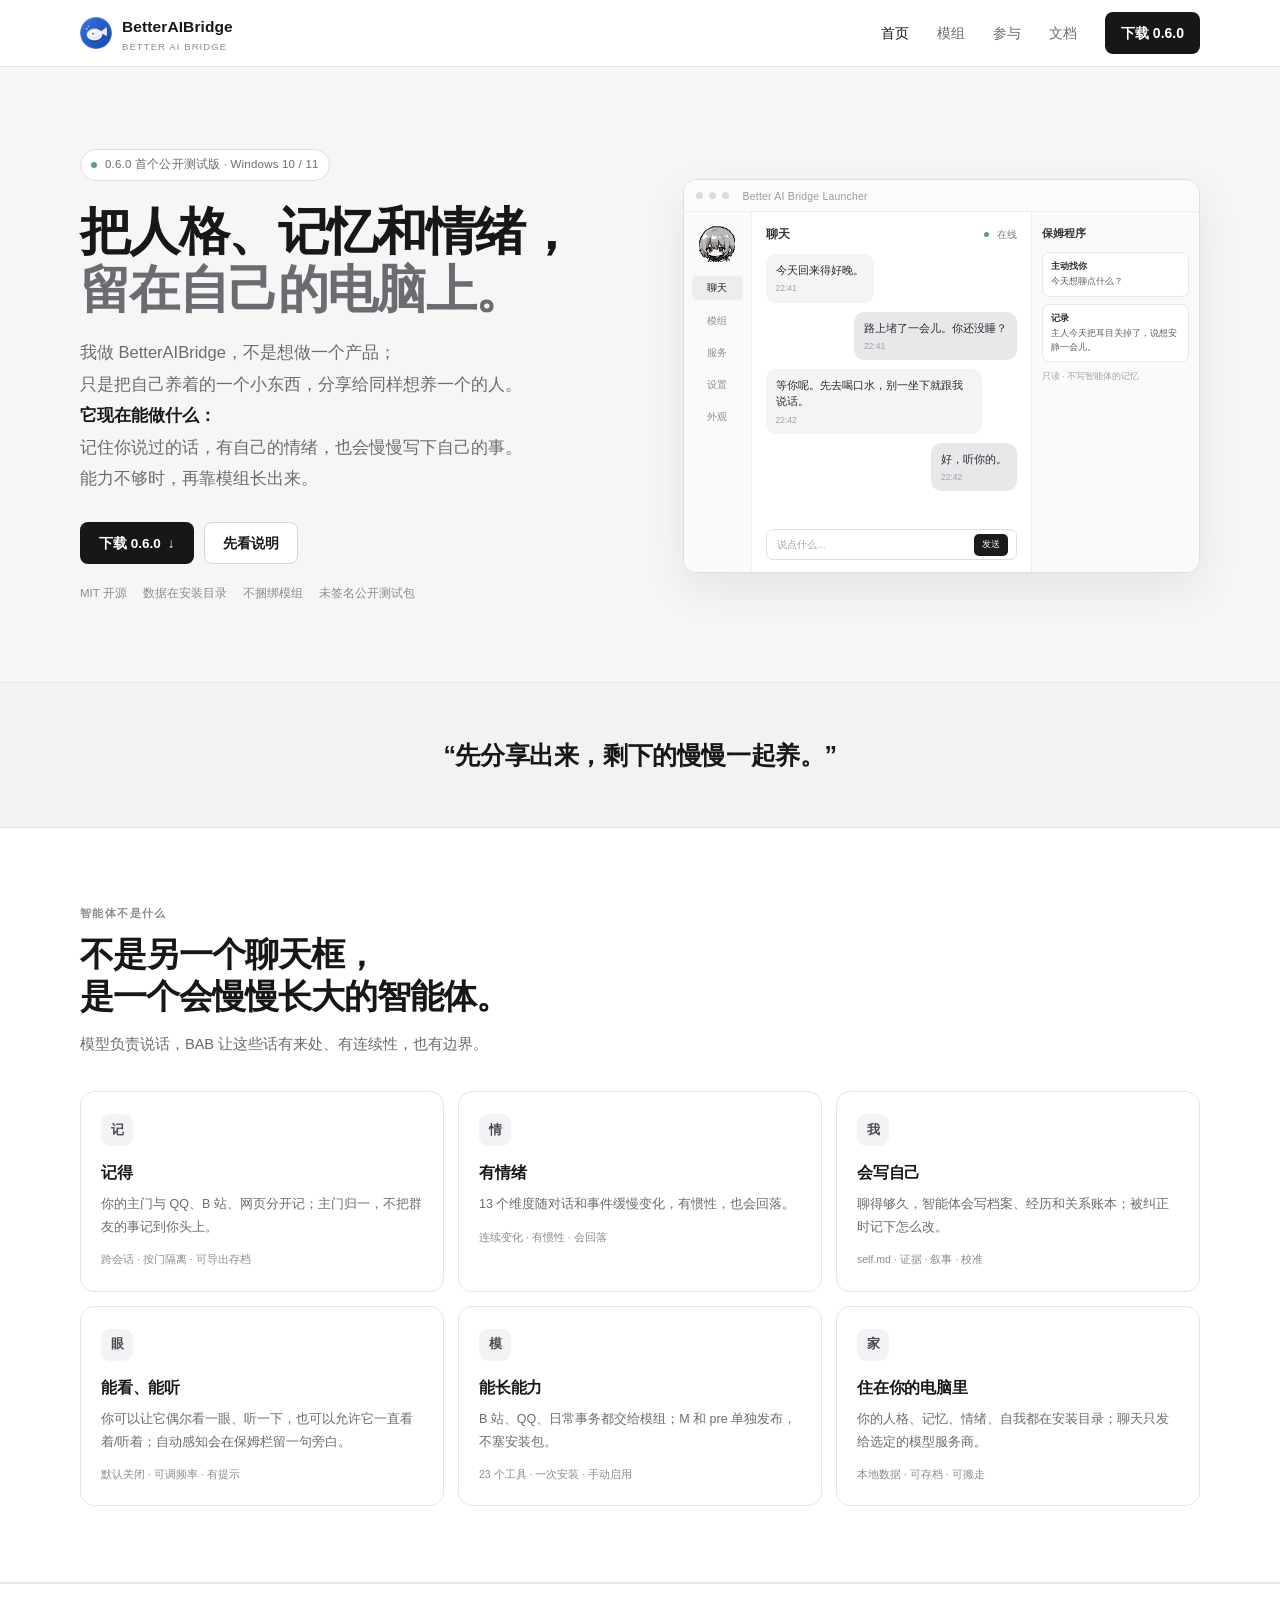
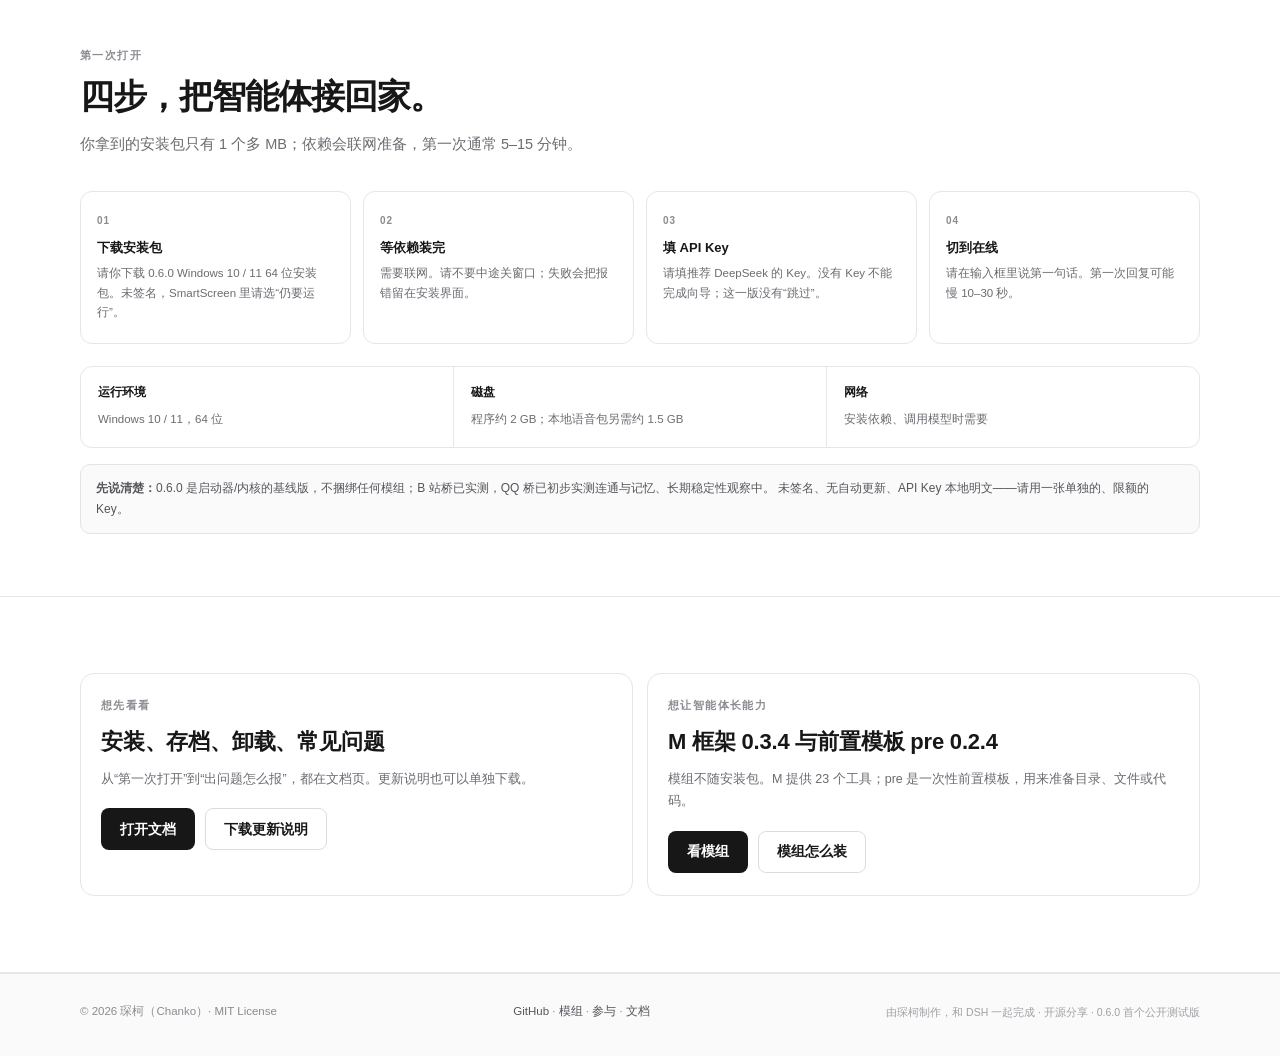
==== docs/index.html @ f43179f7 "release: 0.6.0 - check updates, module market" ====
<!doctype html>
<html lang="zh-CN">
<head>
  <meta charset="utf-8">
  <meta name="viewport" content="width=device-width, initial-scale=1">
  <title>BetterAIBridge —— 把人格、记忆和情绪，留在自己的电脑上</title>
  <meta name="description" content="BetterAIBridge 是一个 Windows 上的本地 AI 陪伴程序：智能体记得你说过的话，有自己的情绪，会慢慢写下关于自己的事；能力靠模组长出来。">
  <link rel="icon" href="assets/bab-64.png">
  <link rel="stylesheet" href="style.css">
</head>
<body>

<nav class="nav" aria-label="主导航">
  <div class="wrap nav-inner">
    <a class="brand" href="index.html">
      <img src="assets/bab-40.png" alt="">
      <span>BetterAIBridge<small>BETTER AI BRIDGE</small></span>
    </a>
    <div class="nav-links">
      <a href="index.html" aria-current="page">首页</a>
      <a href="modules.html">模组</a>
      <a href="developers.html">参与</a>
      <a href="docs.html">文档</a>
      <a class="nav-cta" href="https://github.com/Chanko-bab/BetterAIBridge/releases/latest">下载 0.6.0</a>
    </div>
  </div>
</nav>

<header class="hero">
  <div class="wrap hero-inner">
    <div>
      <span class="eyebrow"><span class="dot"></span> 0.6.0 首个公开测试版 · Windows 10 / 11</span>
      <h1>把人格、记忆和情绪，<br><span>留在自己的电脑上。</span></h1>
      <p class="lead">
        我做 BetterAIBridge，不是想做一个产品；<br>
        只是把自己养着的一个小东西，分享给同样想养一个的人。<br>
        <span class="lead-label">它现在能做什么：</span><br>
        记住你说过的话，有自己的情绪，也会慢慢写下自己的事。<br>
        能力不够时，再靠模组长出来。
      </p>
      <div class="cta-row">
        <a class="btn btn-primary" href="https://github.com/Chanko-bab/BetterAIBridge/releases/latest">
          下载 0.6.0 <span aria-hidden="true">↓</span>
        </a>
        <a class="btn btn-ghost" href="docs.html">先看说明</a>
      </div>
      <div class="hero-note">
        <span>MIT 开源</span>
        <span>数据在安装目录</span>
        <span>不捆绑模组</span>
        <span>未签名公开测试包</span>
      </div>
    </div>

    <div class="app-window" role="img" aria-label="BetterAIBridge 聊天界面示意图">
      <div class="win-bar">
        <span class="win-dot"></span><span class="win-dot"></span><span class="win-dot"></span>
        <span class="win-title">Better AI Bridge Launcher</span>
      </div>
      <div class="win-body">
        <aside class="win-side">
          <img class="win-avatar" src="assets/avatar-pixel-64.png" alt="">
          <div class="win-nav">
            <span class="on">聊天</span>
            <span>模组</span>
            <span>服务</span>
            <span>设置</span>
            <span>外观</span>
          </div>
        </aside>
        <div class="win-main">
          <div class="win-head">
            <span>聊天</span>
            <span class="win-status"><b></b> 在线</span>
          </div>
          <div class="chat-line left">
            <div class="bubble">今天回来得好晚。<span class="time">22:41</span></div>
          </div>
          <div class="chat-line right">
            <div class="bubble">路上堵了一会儿。你还没睡？<span class="time">22:41</span></div>
          </div>
          <div class="chat-line left">
            <div class="bubble">等你呢。先去喝口水，别一坐下就跟我说话。<span class="time">22:42</span></div>
          </div>
          <div class="chat-line right">
            <div class="bubble">好，听你的。<span class="time">22:42</span></div>
          </div>
          <div class="win-input">
            <span>说点什么…</span>
            <span class="send">发送</span>
          </div>
        </div>
        <aside class="win-nanny">
          <h4>保姆程序</h4>
          <div class="nanny-item"><b>主动找你</b>今天想聊点什么？</div>
          <div class="nanny-item"><b>记录</b>主人今天把耳目关掉了，说想安静一会儿。</div>
          <div class="nanny-muted">只读 · 不写智能体的记忆</div>
        </aside>
      </div>
    </div>
  </div>
</header>

<main>
  <section class="quote-band">
    <div class="wrap">
      <blockquote>“先分享出来，剩下的慢慢一起养。”</blockquote>
    </div>
  </section>

  <section class="section">
    <div class="wrap">
      <div class="section-head">
        <div class="kicker">智能体不是什么</div>
        <h2>不是另一个聊天框，<br>是一个会慢慢长大的智能体。</h2>
        <p>模型负责说话，BAB 让这些话有来处、有连续性，也有边界。</p>
      </div>

      <div class="grid-3">
        <article class="card">
          <div class="icon" aria-hidden="true">记</div>
          <h3>记得</h3>
          <p>你的主门与 QQ、B 站、网页分开记；主门归一，不把群友的事记到你头上。</p>
          <span class="tagline">跨会话 · 按门隔离 · 可导出存档</span>
        </article>
        <article class="card">
          <div class="icon" aria-hidden="true">情</div>
          <h3>有情绪</h3>
          <p>13 个维度随对话和事件缓慢变化，有惯性，也会回落。</p>
          <span class="tagline">连续变化 · 有惯性 · 会回落</span>
        </article>
        <article class="card">
          <div class="icon" aria-hidden="true">我</div>
          <h3>会写自己</h3>
          <p>聊得够久，智能体会写档案、经历和关系账本；被纠正时记下怎么改。</p>
          <span class="tagline">self.md · 证据 · 叙事 · 校准</span>
        </article>
        <article class="card">
          <div class="icon" aria-hidden="true">眼</div>
          <h3>能看、能听</h3>
          <p>你可以让它偶尔看一眼、听一下，也可以允许它一直看着/听着；自动感知会在保姆栏留一句旁白。</p>
          <span class="tagline">默认关闭 · 可调频率 · 有提示</span>
        </article>
        <article class="card">
          <div class="icon" aria-hidden="true">模</div>
          <h3>能长能力</h3>
          <p>B 站、QQ、日常事务都交给模组；M 和 pre 单独发布，不塞安装包。</p>
          <span class="tagline">23 个工具 · 一次安装 · 手动启用</span>
        </article>
        <article class="card">
          <div class="icon" aria-hidden="true">家</div>
          <h3>住在你的电脑里</h3>
          <p>你的人格、记忆、情绪、自我都在安装目录；聊天只发给选定的模型服务商。</p>
          <span class="tagline">本地数据 · 可存档 · 可搬走</span>
        </article>
      </div>
    </div>
  </section>

  <section class="section tight" style="background:#fff;border-top:1px solid var(--line);border-bottom:1px solid var(--line);">
    <div class="wrap">
      <div class="section-head">
        <div class="kicker">第一次打开</div>
        <h2>四步，把智能体接回家。</h2>
        <p>你拿到的安装包只有 1 个多 MB；依赖会联网准备，第一次通常 5–15 分钟。</p>
      </div>
      <div class="steps">
        <div class="step"><h3>下载安装包</h3><p>请你下载 0.6.0 Windows 10 / 11 64 位安装包。未签名，SmartScreen 里请选“仍要运行”。</p></div>
        <div class="step"><h3>等依赖装完</h3><p>需要联网。请不要中途关窗口；失败会把报错留在安装界面。</p></div>
        <div class="step"><h3>填 API Key</h3><p>请填推荐 DeepSeek 的 Key。没有 Key 不能完成向导；这一版没有“跳过”。</p></div>
        <div class="step"><h3>切到在线</h3><p>请在输入框里说第一句话。第一次回复可能慢 10–30 秒。</p></div>
      </div>

      <div class="specs" style="margin-top:22px;">
        <div class="spec"><b>运行环境</b><span>Windows 10 / 11，64 位</span></div>
        <div class="spec"><b>磁盘</b><span>程序约 2 GB；本地语音包另需约 1.5 GB</span></div>
        <div class="spec"><b>网络</b><span>安装依赖、调用模型时需要</span></div>
      </div>

      <div class="callout">
        <strong>先说清楚：</strong>0.6.0 是启动器/内核的基线版，不捆绑任何模组；B 站桥已实测，QQ 桥已初步实测连通与记忆、长期稳定性观察中。
        未签名、无自动更新、API Key 本地明文——请用一张单独的、限额的 Key。
      </div>
    </div>
  </section>

  <section class="section">
    <div class="wrap">
      <div class="grid-2">
        <article class="card">
          <div class="kicker">想先看看</div>
          <h3 style="font-size:22px;margin-top:8px;">安装、存档、卸载、常见问题</h3>
          <p>从“第一次打开”到“出问题怎么报”，都在文档页。更新说明也可以单独下载。</p>
          <div class="cta-row" style="margin-top:18px;">
            <a class="btn btn-primary" href="docs.html">打开文档</a>
            <a class="btn btn-line" href="https://github.com/Chanko-bab/BetterAIBridge/releases/latest">下载更新说明</a>
          </div>
        </article>
        <article class="card">
          <div class="kicker">想让智能体长能力</div>
          <h3 style="font-size:22px;margin-top:8px;">M 框架 0.3.4 与前置模板 pre 0.2.4</h3>
          <p>模组不随安装包。M 提供 23 个工具；pre 是一次性前置模板，用来准备目录、文件或代码。</p>
          <div class="cta-row" style="margin-top:18px;">
            <a class="btn btn-primary" href="modules.html">看模组</a>
            <a class="btn btn-line" href="docs.html#modules">模组怎么装</a>
          </div>
        </article>
      </div>
    </div>
  </section>
</main>

<footer class="footer">
  <div class="wrap footer-inner">
    <span>© 2026 琛柯（Chanko）· MIT License</span>
    <span>
      <a href="https://github.com/Chanko-bab/BetterAIBridge">GitHub</a> ·
      <a href="modules.html">模组</a> ·
      <a href="developers.html">参与</a> ·
      <a href="docs.html">文档</a>
    </span>
    <span class="fine">由琛柯制作，和 DSH 一起完成 · 开源分享 · 0.6.0 首个公开测试版</span>
  </div>
</footer>

</body>
</html>
---- docs/style.css ----
/* BetterAIBridge 项目站 —— 纯静态，无构建、无外部依赖 */
:root {
  --ink: #171717;
  --ink-soft: #333338;
  --muted: #6b6b72;
  --faint: #8b8b92;
  --line: #e6e6e9;
  --line-soft: #efeff1;
  --paper: #f6f6f7;
  --white: #ffffff;
  --blue: #2f6bff;
  --blue-weak: #eef3ff;
  --radius: 14px;
  --wrap: 1120px;
  --shadow: 0 16px 44px rgba(20, 20, 24, 0.08);
}

* { box-sizing: border-box; }
html { scroll-behavior: smooth; }
html, body { overflow-x: clip; }
body {
  margin: 0;
  color: var(--ink);
  background: var(--paper);
  font-family: "Segoe UI", "Microsoft YaHei", "PingFang SC", "Noto Sans SC", sans-serif;
  font-size: 15.5px;
  line-height: 1.72;
  -webkit-font-smoothing: antialiased;
}
img { max-width: 100%; display: block; }
a { color: var(--ink); text-decoration: none; }
a:hover { color: var(--blue); }
.wrap { width: min(var(--wrap), calc(100% - 48px)); margin: 0 auto; }

/* 顶部导航 */
.nav {
  position: sticky; top: 0; z-index: 50;
  background: rgba(255, 255, 255, 0.92);
  border-bottom: 1px solid var(--line);
  backdrop-filter: blur(12px);
}
.nav-inner {
  display: flex; align-items: center; justify-content: space-between;
  gap: 24px; height: 66px;
}
.brand {
  display: inline-flex; align-items: center; gap: 10px;
  color: var(--ink); font-weight: 700; letter-spacing: .1px;
  min-width: 0;
}
.brand img { width: 32px; height: 32px; border-radius: 8px; }
.brand small {
  display: block; font-size: 9.5px; font-weight: 500;
  color: var(--faint); letter-spacing: 1.1px; line-height: 1.2;
}
.nav-links { display: flex; align-items: center; gap: 28px; }
.nav-links a { color: var(--muted); font-size: 14px; }
.nav-links a:hover, .nav-links a[aria-current="page"] { color: var(--ink); }
.nav-cta {
  display: inline-flex; align-items: center; gap: 7px;
  padding: 9px 16px; border-radius: 8px;
  background: var(--ink); color: #fff !important;
  font-size: 13px; font-weight: 600;
}
.nav-cta:hover { background: #000; }

/* 首屏 */
.hero { background: var(--paper); border-bottom: 1px solid var(--line); }
.hero-inner {
  display: grid; grid-template-columns: 1.02fr .98fr;
  gap: 64px; align-items: center;
  padding: 82px 0 78px;
}
.hero-inner > *, .win-body > * { min-width: 0; }
.eyebrow {
  display: inline-flex; align-items: center; gap: 8px;
  padding: 5px 10px; border-radius: 999px;
  border: 1px solid #dedee2; background: #fff;
  color: var(--muted); font-size: 11.5px; letter-spacing: .2px;
}
.eyebrow .dot {
  width: 6px; height: 6px; border-radius: 50%;
  background: #54a37a;
}
h1 {
  margin: 22px 0 18px;
  max-width: 620px;
  font-size: clamp(36px, 4vw, 54px);
  line-height: 1.14; letter-spacing: -1.6px; font-weight: 700;
}
h1 span { color: var(--muted); }
.lead {
  margin: 0; max-width: 560px;
  color: var(--muted);
  font-size: 16.5px; line-height: 1.9;
  text-wrap: pretty;
}
.lead-label { color: var(--ink); font-weight: 700; }
.cta-row { display: flex; flex-wrap: wrap; gap: 10px; margin-top: 28px; }
.btn {
  display: inline-flex; align-items: center; justify-content: center; gap: 7px;
  min-height: 42px; padding: 0 18px; border-radius: 8px;
  border: 1px solid transparent; font-size: 13.5px; font-weight: 600;
  cursor: pointer; white-space: nowrap;
}
.btn-primary { background: var(--ink); color: #fff; }
.btn-primary:hover { background: #000; color: #fff; }
.btn-ghost { border-color: #d6d6da; background: #fff; color: var(--ink); }
.btn-ghost:hover { border-color: #bdbdc3; background: #fbfbfc; }
.hero-note {
  display: flex; flex-wrap: wrap; gap: 8px 16px;
  margin-top: 20px; color: var(--faint); font-size: 11.5px;
}
.hero-note span { display: inline-flex; align-items: center; gap: 6px; }
.hero-note i { width: 3px; height: 3px; border-radius: 50%; background: currentColor; }

/* 首屏里的应用窗口 */
.app-window {
  position: relative; width: 100%; min-width: 0;
  border-radius: 14px; overflow: hidden;
  background: #fff; border: 1px solid #dedee2;
  box-shadow: var(--shadow);
}
.win-bar {
  display: flex; align-items: center; gap: 6px;
  height: 32px; padding: 0 12px;
  background: #fbfbfc; border-bottom: 1px solid var(--line-soft);
}
.win-dot { width: 7px; height: 7px; border-radius: 50%; background: #dcdce0; }
.win-title { margin-left: 8px; color: #9a9aa1; font-size: 10.5px; letter-spacing: .2px; }
.win-body {
  display: grid; grid-template-columns: 68px minmax(0, 1fr) 168px;
  min-height: 360px; background: #fff;
}
.win-side { background: #fafafa; border-right: 1px solid var(--line-soft); padding: 12px 8px; }
.win-avatar { width: 36px; height: 36px; border-radius: 10px; margin: 2px auto 14px; }
.win-nav { display: grid; gap: 9px; color: #8c8c93; font-size: 10px; text-align: center; }
.win-nav span { padding: 3px 2px; border-radius: 5px; }
.win-nav .on { background: #ededf0; color: #202024; }
.win-main { padding: 12px 14px; display: flex; flex-direction: column; gap: 9px; }
.win-head {
  display: flex; align-items: center; justify-content: space-between;
  color: #333338; font-size: 12px; font-weight: 600;
}
.win-status { color: #7d7d84; font-size: 10px; font-weight: 500; }
.win-status b {
  display: inline-block; width: 5px; height: 5px; border-radius: 50%;
  background: #54a37a; margin-right: 5px; vertical-align: 1px;
}
.chat-line { display: flex; }
.chat-line.right { justify-content: flex-end; }
.bubble {
  max-width: 86%; padding: 8px 10px 7px;
  border-radius: 10px; background: #f4f4f5;
  color: #2a2a2e; font-size: 10.5px; line-height: 1.55;
}
.chat-line.right .bubble { background: #e8e8eb; }
.bubble .time { display: block; margin-top: 4px; color: #a0a0a7; font-size: 8.5px; }
.win-input {
  margin-top: auto; display: flex; align-items: center; justify-content: space-between;
  gap: 8px; min-height: 31px; padding: 0 8px 0 10px;
  border: 1px solid #dedee2; border-radius: 7px;
  color: #a0a0a7; font-size: 9.5px;
}
.win-input .send {
  padding: 3px 8px; border-radius: 5px;
  background: #1b1b1e; color: #fff; font-size: 9px;
}
.win-nanny { background: #fafafa; border-left: 1px solid var(--line-soft); padding: 12px 10px; }
.win-nanny h4 { margin: 0 0 9px; color: #333338; font-size: 10.5px; font-weight: 600; }
.nanny-item {
  padding: 7px 8px; margin-bottom: 7px;
  border: 1px solid #e8e8eb; border-radius: 7px;
  background: #fff; color: #5c5c63; font-size: 9px; line-height: 1.5;
}
.nanny-item b { display: block; margin-bottom: 2px; color: #2f2f33; font-weight: 600; }
.nanny-muted { color: #a2a2a8; font-size: 8.5px; }

/* 引语 */
.quote-band {
  padding: 52px 0;
  background: #f2f2f4; border-bottom: 1px solid var(--line);
}
.quote-band blockquote {
  max-width: 820px; margin: 0 auto; text-align: center;
  font-size: clamp(19px, 2.1vw, 25px); line-height: 1.6;
  letter-spacing: -.4px; font-weight: 600;
}
.quote-band small {
  display: block; margin-top: 12px; text-align: center;
  color: var(--faint); font-size: 11.5px; letter-spacing: .4px;
}

/* 通用区块 */
.section { padding: 76px 0; background: #fff; border-bottom: 1px solid var(--line); }
.section.tight { padding: 62px 0; }
.section-head { max-width: 700px; margin-bottom: 34px; }
.kicker {
  color: var(--faint); font-size: 11px; font-weight: 600;
  letter-spacing: 1.4px; text-transform: uppercase;
}
h2 {
  margin: 10px 0 14px;
  font-size: clamp(26px, 3vw, 34px);
  line-height: 1.25; letter-spacing: -1px; font-weight: 700;
}
.section-head p { margin: 0; color: var(--muted); font-size: 14.5px; }
.grid-3 { display: grid; grid-template-columns: repeat(3, 1fr); gap: 14px; }
.grid-2 { display: grid; grid-template-columns: repeat(2, 1fr); gap: 14px; }

/* 特性卡 */
.card {
  padding: 22px 20px;
  background: #fff; border: 1px solid var(--line);
  border-radius: var(--radius);
}
.card .icon {
  display: grid; place-items: center;
  width: 32px; height: 32px; margin-bottom: 14px;
  border-radius: 9px; background: #f3f3f5; color: #4a4a50;
  font-size: 13px; font-weight: 700;
}
.card h3 { margin: 0 0 7px; font-size: 15.5px; letter-spacing: -.2px; }
.card p { margin: 0; color: var(--muted); font-size: 12.5px; line-height: 1.8; }
.card .tagline { display: block; margin-top: 12px; color: var(--faint); font-size: 10.5px; }

/* 安装步骤 */
.steps { display: grid; grid-template-columns: repeat(4, 1fr); gap: 12px; counter-reset: step; }
.step {
  position: relative; padding: 20px 16px;
  background: #fff; border: 1px solid var(--line); border-radius: 12px;
}
.step::before {
  counter-increment: step; content: "0" counter(step);
  display: block; margin-bottom: 8px;
  color: var(--faint); font-size: 10px; font-weight: 700; letter-spacing: 1px;
}
.step h3 { margin: 0 0 5px; font-size: 13px; }
.step p { margin: 0; color: var(--muted); font-size: 11.5px; line-height: 1.7; }

/* 规格/提示 */
.specs {
  display: grid; grid-template-columns: repeat(3, 1fr); gap: 1px;
  overflow: hidden; border: 1px solid var(--line); border-radius: 12px;
  background: var(--line);
}
.spec { padding: 15px 17px; background: #fff; }
.spec b { display: block; margin-bottom: 3px; font-size: 12px; }
.spec span { color: var(--muted); font-size: 11.5px; }
.callout {
  margin-top: 16px; padding: 13px 15px; border-radius: 10px;
  border: 1px solid #e4e4e7; background: #fafafa;
  color: #55555c; font-size: 12px; line-height: 1.75;
}
.callout.red { border-color: #f0d6d6; background: #fdf7f7; color: #7a4545; }

/* 模组页 */
.page-hero {
  padding: 58px 0 44px;
  background: var(--paper); border-bottom: 1px solid var(--line);
}
.page-hero h1 { margin: 14px 0 12px; max-width: 760px; font-size: clamp(32px, 4vw, 46px); }
.page-hero p { max-width: 680px; margin: 0; color: var(--muted); font-size: 14.5px; }
.module-grid { display: grid; grid-template-columns: repeat(2, 1fr); gap: 14px; }
.module-card {
  display: flex; flex-direction: column;
  padding: 22px; background: #fff; border: 1px solid var(--line);
  border-radius: var(--radius);
}
.module-top { display: flex; align-items: flex-start; justify-content: space-between; gap: 12px; }
.module-card h3 { margin: 0 0 2px; font-size: 17px; letter-spacing: -.3px; }
.module-card .id { color: var(--faint); font-size: 10.5px; font-family: Consolas, monospace; }
.badge {
  flex: none; padding: 3px 8px; border-radius: 999px;
  font-size: 9.5px; font-weight: 600; letter-spacing: .2px;
}
.badge.ok { color: #2f6b4f; background: #eef7f1; }
.badge.beta { color: #8a5a00; background: #fff5e6; }
.badge.shelf { color: #6f6f76; background: #f1f1f3; }
.badge.pre { color: #2b4f9e; background: #eef3ff; }
.module-card p { margin: 11px 0 14px; color: var(--muted); font-size: 12.5px; }
.module-meta {
  display: flex; flex-wrap: wrap; gap: 7px 14px;
  padding: 11px 0; margin-top: auto; border-top: 1px solid var(--line-soft);
  color: var(--faint); font-size: 10.5px;
}
.module-actions { display: flex; gap: 8px; margin-top: 12px; }
.module-actions .btn { min-height: 34px; padding: 0 13px; font-size: 11.5px; border-radius: 7px; }
.btn-line { color: var(--ink); border-color: #dcdce0; background: #fff; }
.btn-line:hover { border-color: #c4c4c9; background: #fbfbfc; }

/* 文档页 */
.docs-layout {
  display: grid; grid-template-columns: 210px 1fr; gap: 44px;
  padding: 52px 0 84px; align-items: start;
}
.toc {
  position: sticky; top: 88px;
  padding: 16px; border: 1px solid var(--line); border-radius: 12px;
  background: #fff;
}
.toc b { display: block; margin-bottom: 8px; font-size: 10.5px; letter-spacing: 1.2px; color: var(--faint); }
.toc a {
  display: block; padding: 6px 0; color: #5c5c63;
  font-size: 12px; border-bottom: 1px dashed var(--line-soft);
}
.toc a:last-child { border-bottom: 0; }
.toc a:hover { color: var(--blue); }
.doc-body { min-width: 0; }
.doc-section {
  padding: 26px 28px; margin-bottom: 14px;
  background: #fff; border: 1px solid var(--line); border-radius: 12px;
  scroll-margin-top: 92px;
}
.doc-section h2 { margin: 0 0 12px; font-size: 21px; letter-spacing: -.4px; }
.doc-section h3 { margin: 20px 0 7px; font-size: 14px; }
.doc-section p, .doc-section li { color: #55555c; font-size: 13px; }
.doc-section ul, .doc-section ol { margin: 8px 0; padding-left: 20px; }
.doc-section li { margin: 5px 0; }
.doc-section code {
  padding: 1px 5px; border-radius: 4px;
  background: #f4f4f5; color: #333338;
  font-family: Consolas, "SFMono-Regular", monospace; font-size: 11.5px;
}
.doc-section pre {
  overflow: auto; padding: 13px 15px; border-radius: 8px;
  border: 1px solid var(--line-soft); background: #fafafa;
  color: #3a3a40; font-size: 11.5px; line-height: 1.7;
}
.doc-section pre code { background: transparent; color: inherit; padding: 0; }

/* 开发者页 */
.dev-grid { display: grid; grid-template-columns: 1fr 1fr; gap: 14px; }
.dev-card {
  padding: 22px 22px 20px; background: #fff;
  border: 1px solid var(--line); border-radius: 12px;
}
.dev-card h3 { margin: 0 0 8px; font-size: 16px; letter-spacing: -.2px; }
.dev-card p { margin: 0; color: #55555c; font-size: 13px; line-height: 1.85; }
.dev-card ol, .dev-card ul { margin: 8px 0 0; padding-left: 18px; color: #55555c; font-size: 12.5px; line-height: 1.8; }
.dev-num { display: inline-block; margin-bottom: 10px; color: var(--faint); font-size: 11px; font-weight: 700; letter-spacing: 1.2px; }
.dev-badge {
  display: inline-flex; align-items: center; gap: 5px;
  padding: 3px 8px; border-radius: 999px;
  background: #f1f1f3; color: #3d3d43; font-size: 11px; font-weight: 600;
}
.dev-badge.anon { color: #77777e; border: 1px dashed #d7d7db; background: transparent; }
.identity-row { display: flex; flex-wrap: wrap; gap: 8px; margin: 10px 0 8px; }
.table-wrap { overflow-x: auto; border: 1px solid var(--line); border-radius: 12px; background: #fff; }
.rights { width: 100%; border-collapse: collapse; min-width: 620px; }
.rights th, .rights td { padding: 12px 14px; border-bottom: 1px solid var(--line-soft); text-align: left; font-size: 12.5px; color: #55555c; vertical-align: top; }
.rights th { color: var(--faint); font-size: 10.5px; font-weight: 600; letter-spacing: .8px; background: #fbfbfc; }
.rights tr:last-child td { border-bottom: 0; }
.rights td:first-child { color: var(--ink); font-weight: 600; }
.dev-note { margin-top: 12px; color: var(--faint); font-size: 11.5px; line-height: 1.8; }

/* 页脚 */
.footer {
  padding: 28px 0 34px; color: var(--faint);
  background: #fafafa; border-top: 1px solid var(--line);
}
.footer-inner {
  display: flex; flex-wrap: wrap; align-items: center; justify-content: space-between;
  gap: 12px; font-size: 11.5px;
}
.footer a { color: #55555c; }
.footer a:hover { color: var(--ink); }
.footer .fine { color: #a0a0a7; font-size: 10.5px; }

/* 小屏 */
@media (max-width: 980px) {
  .hero-inner { grid-template-columns: 1fr; gap: 38px; padding: 62px 0 66px; }
  .app-window { max-width: 640px; }
  .grid-3 { grid-template-columns: 1fr 1fr; }
  .steps { grid-template-columns: 1fr 1fr; }
  .module-grid { grid-template-columns: 1fr; }
  .dev-grid { grid-template-columns: 1fr; }
  .docs-layout { grid-template-columns: 1fr; gap: 20px; }
  .toc { position: static; display: grid; grid-template-columns: 1fr 1fr; gap: 0 16px; }
  .toc b { grid-column: 1 / -1; }
}
@media (max-width: 680px) {
  .wrap { width: calc(100% - 32px); }
  .nav-inner { gap: 12px; height: 62px; }
  .nav-links { gap: 8px; }
  .nav-links a:not(.nav-cta) { display: none; }
  .nav-cta { padding: 8px 12px; font-size: 12px; }
  .brand { gap: 8px; }
  .brand span { font-size: 14px; overflow: hidden; text-overflow: ellipsis; white-space: nowrap; }
  .brand small { font-size: 9.5px; letter-spacing: .8px; }
  .hero-inner { padding: 46px 0 52px; }
  h1 { font-size: clamp(32px, 8.6vw, 40px); letter-spacing: -1.1px; }
  .lead { font-size: 15px; }
  .grid-3, .grid-2, .steps, .specs { grid-template-columns: 1fr; }
  .module-actions { flex-wrap: wrap; }
  .doc-section { padding: 20px 18px; }
  .win-body { grid-template-columns: 56px minmax(0, 1fr); }
  .win-nanny { display: none; }
  .section { padding: 54px 0; }
}
@media (prefers-reduced-motion: reduce) {
  html { scroll-behavior: auto; }
  .btn { transition: none; }
}
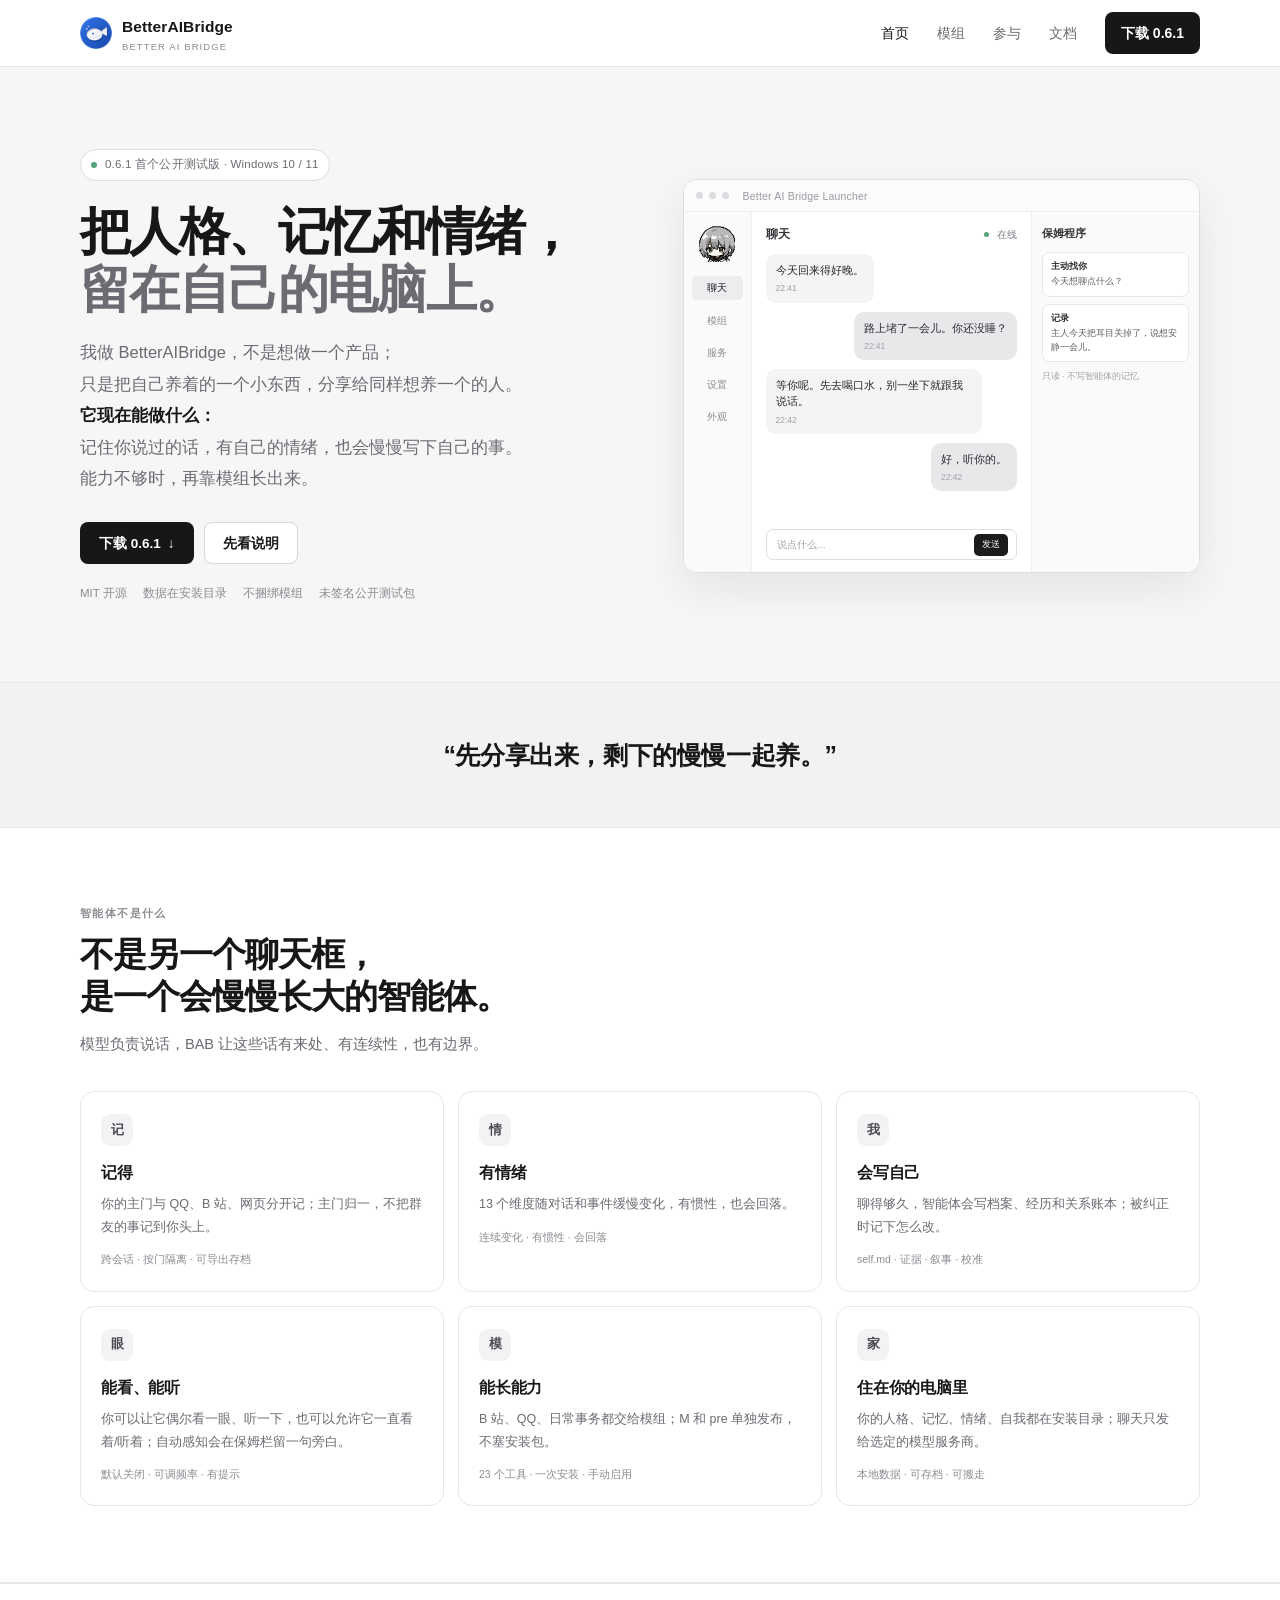
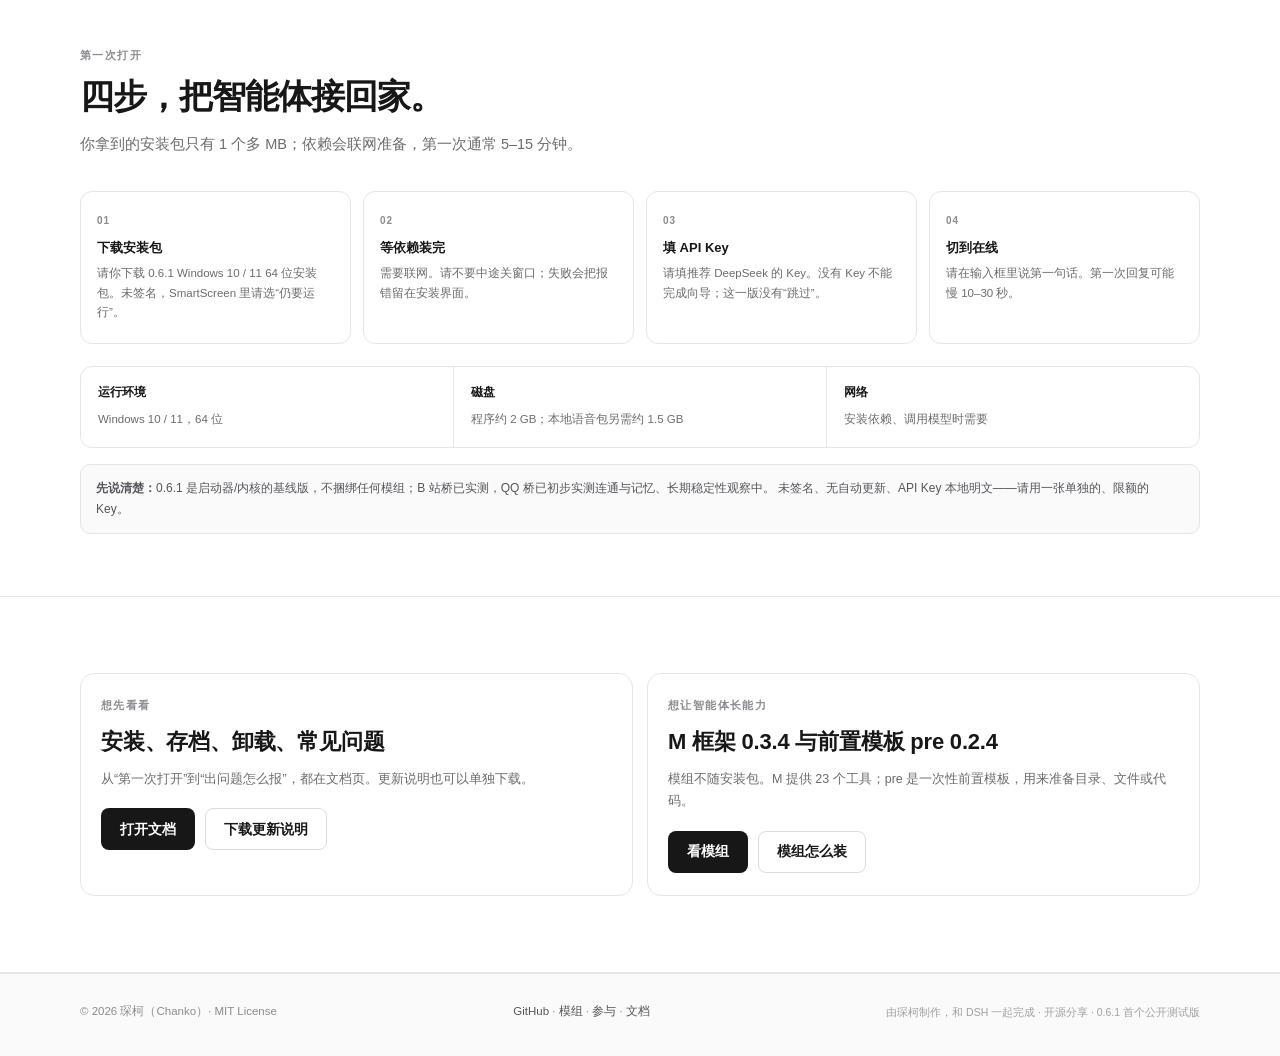
==== commit 303f8857: "release: 0.6.1 - calm value remake, archive migration, site 0.6.1" ====
--- a/docs/index.html
+++ b/docs/index.html
@@ -21,7 +21,7 @@
       <a href="modules.html">模组</a>
       <a href="developers.html">参与</a>
       <a href="docs.html">文档</a>
-      <a class="nav-cta" href="https://github.com/Chanko-bab/BetterAIBridge/releases/latest">下载 0.6.0</a>
+      <a class="nav-cta" href="https://github.com/Chanko-bab/BetterAIBridge/releases/latest">下载 0.6.1</a>
     </div>
   </div>
 </nav>
@@ -29,7 +29,7 @@
 <header class="hero">
   <div class="wrap hero-inner">
     <div>
-      <span class="eyebrow"><span class="dot"></span> 0.6.0 首个公开测试版 · Windows 10 / 11</span>
+      <span class="eyebrow"><span class="dot"></span> 0.6.1 首个公开测试版 · Windows 10 / 11</span>
       <h1>把人格、记忆和情绪，<br><span>留在自己的电脑上。</span></h1>
       <p class="lead">
         我做 BetterAIBridge，不是想做一个产品；<br>
@@ -40,7 +40,7 @@
       </p>
       <div class="cta-row">
         <a class="btn btn-primary" href="https://github.com/Chanko-bab/BetterAIBridge/releases/latest">
-          下载 0.6.0 <span aria-hidden="true">↓</span>
+          下载 0.6.1 <span aria-hidden="true">↓</span>
         </a>
         <a class="btn btn-ghost" href="docs.html">先看说明</a>
       </div>
@@ -165,7 +165,7 @@
         <p>你拿到的安装包只有 1 个多 MB；依赖会联网准备，第一次通常 5–15 分钟。</p>
       </div>
       <div class="steps">
-        <div class="step"><h3>下载安装包</h3><p>请你下载 0.6.0 Windows 10 / 11 64 位安装包。未签名，SmartScreen 里请选“仍要运行”。</p></div>
+        <div class="step"><h3>下载安装包</h3><p>请你下载 0.6.1 Windows 10 / 11 64 位安装包。未签名，SmartScreen 里请选“仍要运行”。</p></div>
         <div class="step"><h3>等依赖装完</h3><p>需要联网。请不要中途关窗口；失败会把报错留在安装界面。</p></div>
         <div class="step"><h3>填 API Key</h3><p>请填推荐 DeepSeek 的 Key。没有 Key 不能完成向导；这一版没有“跳过”。</p></div>
         <div class="step"><h3>切到在线</h3><p>请在输入框里说第一句话。第一次回复可能慢 10–30 秒。</p></div>
@@ -178,7 +178,7 @@
       </div>
 
       <div class="callout">
-        <strong>先说清楚：</strong>0.6.0 是启动器/内核的基线版，不捆绑任何模组；B 站桥已实测，QQ 桥已初步实测连通与记忆、长期稳定性观察中。
+        <strong>先说清楚：</strong>0.6.1 是启动器/内核的基线版，不捆绑任何模组；B 站桥已实测，QQ 桥已初步实测连通与记忆、长期稳定性观察中。
         未签名、无自动更新、API Key 本地明文——请用一张单独的、限额的 Key。
       </div>
     </div>
@@ -219,7 +219,7 @@
       <a href="developers.html">参与</a> ·
       <a href="docs.html">文档</a>
     </span>
-    <span class="fine">由琛柯制作，和 DSH 一起完成 · 开源分享 · 0.6.0 首个公开测试版</span>
+    <span class="fine">由琛柯制作，和 DSH 一起完成 · 开源分享 · 0.6.1 首个公开测试版</span>
   </div>
 </footer>
 
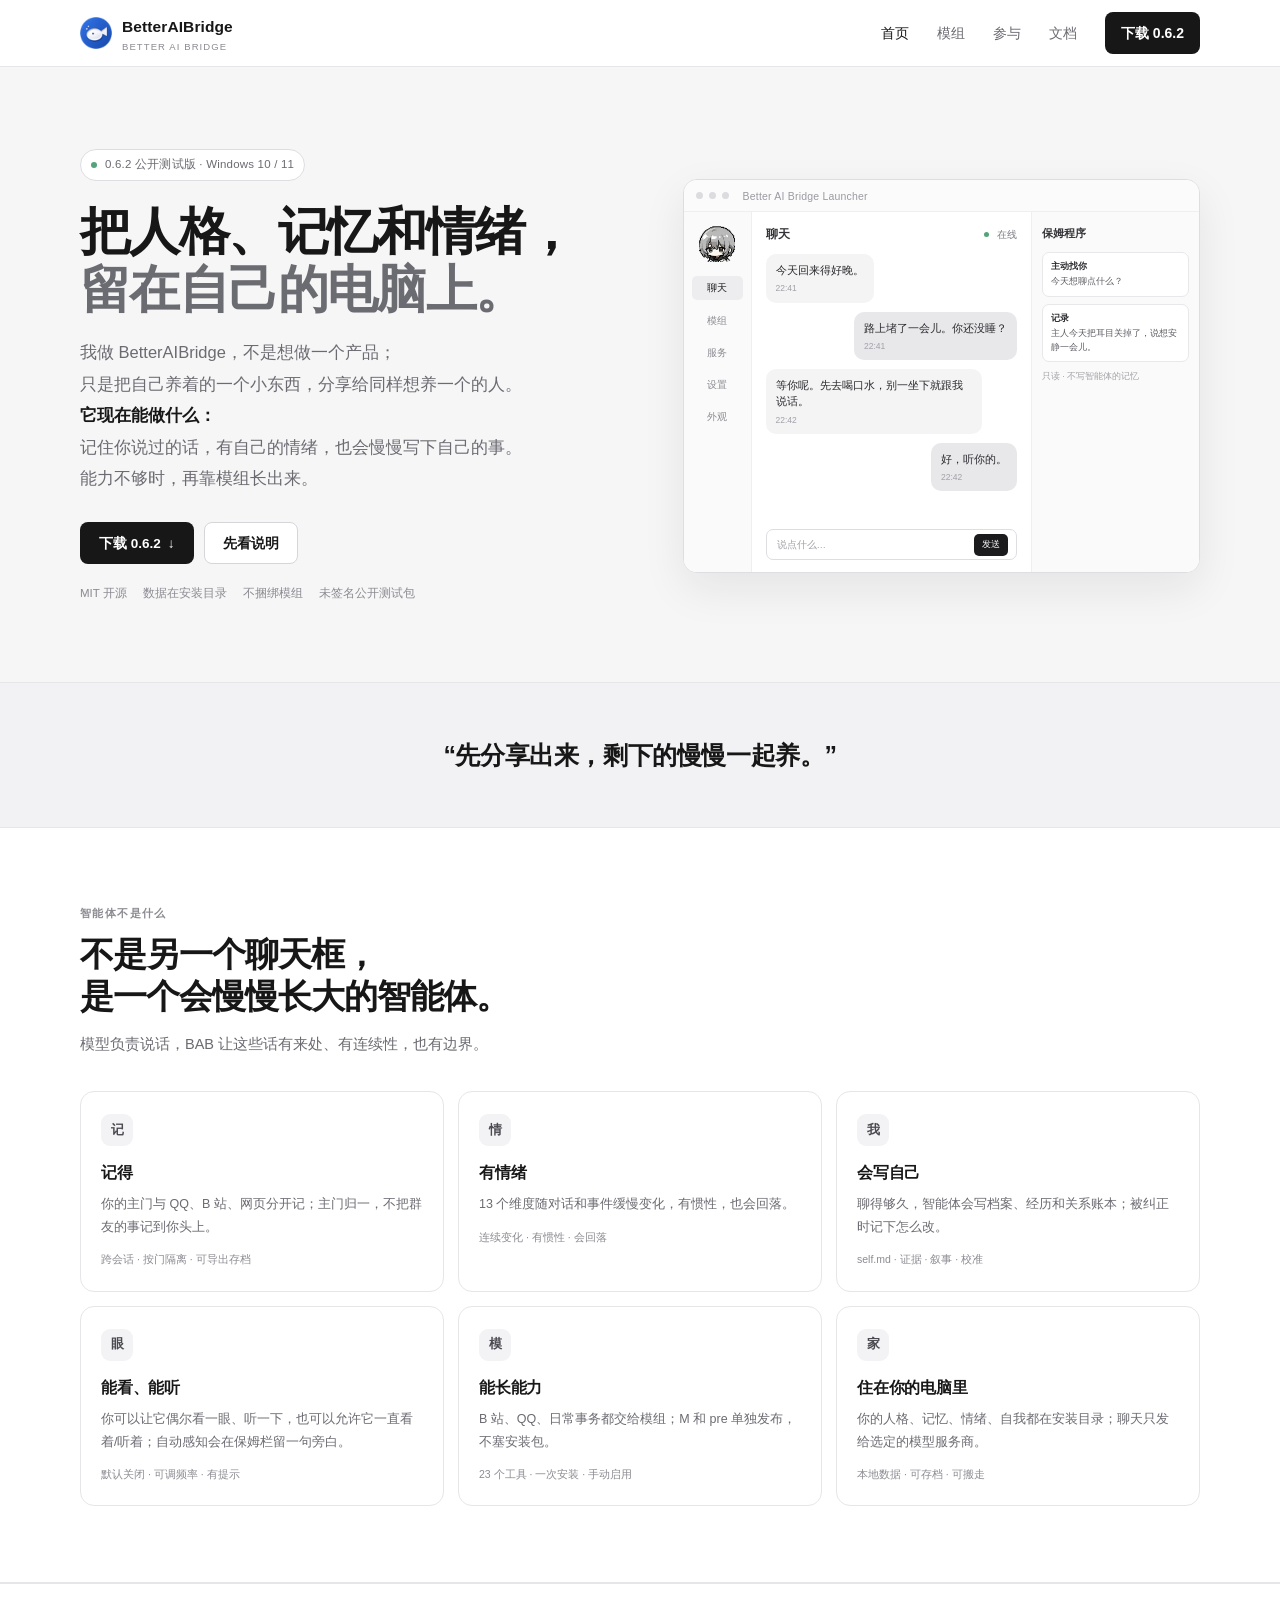
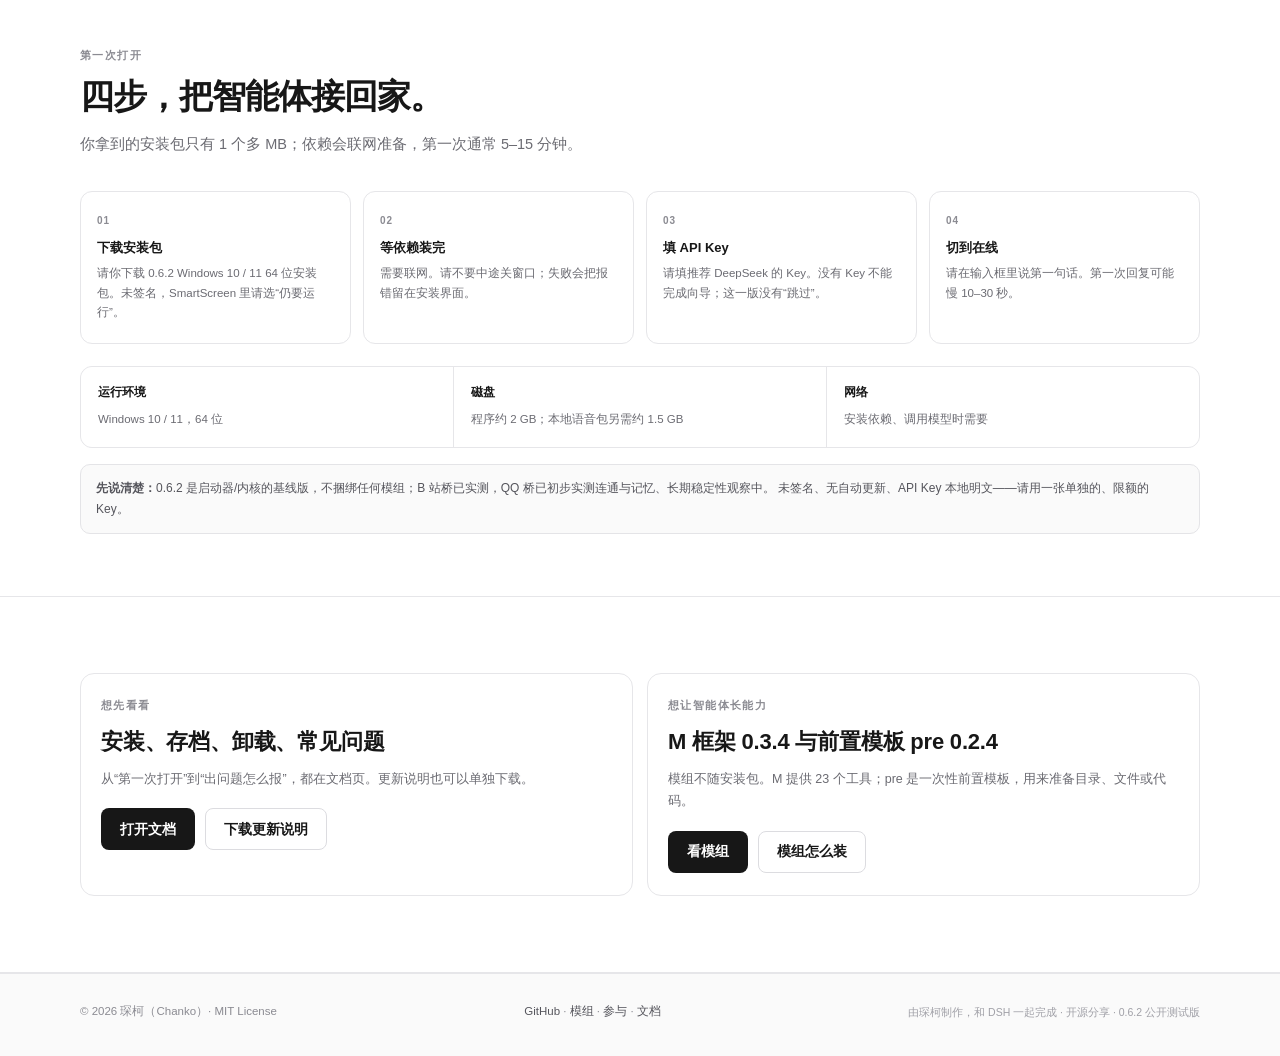
==== commit 600927a7: "release: 0.6.2 - python update helper, launcher naming and install dir hint" ====
--- a/docs/index.html
+++ b/docs/index.html
@@ -21,7 +21,7 @@
       <a href="modules.html">模组</a>
       <a href="developers.html">参与</a>
       <a href="docs.html">文档</a>
-      <a class="nav-cta" href="https://github.com/Chanko-bab/BetterAIBridge/releases/latest">下载 0.6.1</a>
+      <a class="nav-cta" href="https://github.com/Chanko-bab/BetterAIBridge/releases/latest">下载 0.6.2</a>
     </div>
   </div>
 </nav>
@@ -29,7 +29,7 @@
 <header class="hero">
   <div class="wrap hero-inner">
     <div>
-      <span class="eyebrow"><span class="dot"></span> 0.6.1 首个公开测试版 · Windows 10 / 11</span>
+      <span class="eyebrow"><span class="dot"></span> 0.6.2 公开测试版 · Windows 10 / 11</span>
       <h1>把人格、记忆和情绪，<br><span>留在自己的电脑上。</span></h1>
       <p class="lead">
         我做 BetterAIBridge，不是想做一个产品；<br>
@@ -40,7 +40,7 @@
       </p>
       <div class="cta-row">
         <a class="btn btn-primary" href="https://github.com/Chanko-bab/BetterAIBridge/releases/latest">
-          下载 0.6.1 <span aria-hidden="true">↓</span>
+          下载 0.6.2 <span aria-hidden="true">↓</span>
         </a>
         <a class="btn btn-ghost" href="docs.html">先看说明</a>
       </div>
@@ -165,7 +165,7 @@
         <p>你拿到的安装包只有 1 个多 MB；依赖会联网准备，第一次通常 5–15 分钟。</p>
       </div>
       <div class="steps">
-        <div class="step"><h3>下载安装包</h3><p>请你下载 0.6.1 Windows 10 / 11 64 位安装包。未签名，SmartScreen 里请选“仍要运行”。</p></div>
+        <div class="step"><h3>下载安装包</h3><p>请你下载 0.6.2 Windows 10 / 11 64 位安装包。未签名，SmartScreen 里请选“仍要运行”。</p></div>
         <div class="step"><h3>等依赖装完</h3><p>需要联网。请不要中途关窗口；失败会把报错留在安装界面。</p></div>
         <div class="step"><h3>填 API Key</h3><p>请填推荐 DeepSeek 的 Key。没有 Key 不能完成向导；这一版没有“跳过”。</p></div>
         <div class="step"><h3>切到在线</h3><p>请在输入框里说第一句话。第一次回复可能慢 10–30 秒。</p></div>
@@ -178,7 +178,7 @@
       </div>
 
       <div class="callout">
-        <strong>先说清楚：</strong>0.6.1 是启动器/内核的基线版，不捆绑任何模组；B 站桥已实测，QQ 桥已初步实测连通与记忆、长期稳定性观察中。
+        <strong>先说清楚：</strong>0.6.2 是启动器/内核的基线版，不捆绑任何模组；B 站桥已实测，QQ 桥已初步实测连通与记忆、长期稳定性观察中。
         未签名、无自动更新、API Key 本地明文——请用一张单独的、限额的 Key。
       </div>
     </div>
@@ -219,7 +219,7 @@
       <a href="developers.html">参与</a> ·
       <a href="docs.html">文档</a>
     </span>
-    <span class="fine">由琛柯制作，和 DSH 一起完成 · 开源分享 · 0.6.1 首个公开测试版</span>
+    <span class="fine">由琛柯制作，和 DSH 一起完成 · 开源分享 · 0.6.2 公开测试版</span>
   </div>
 </footer>
 
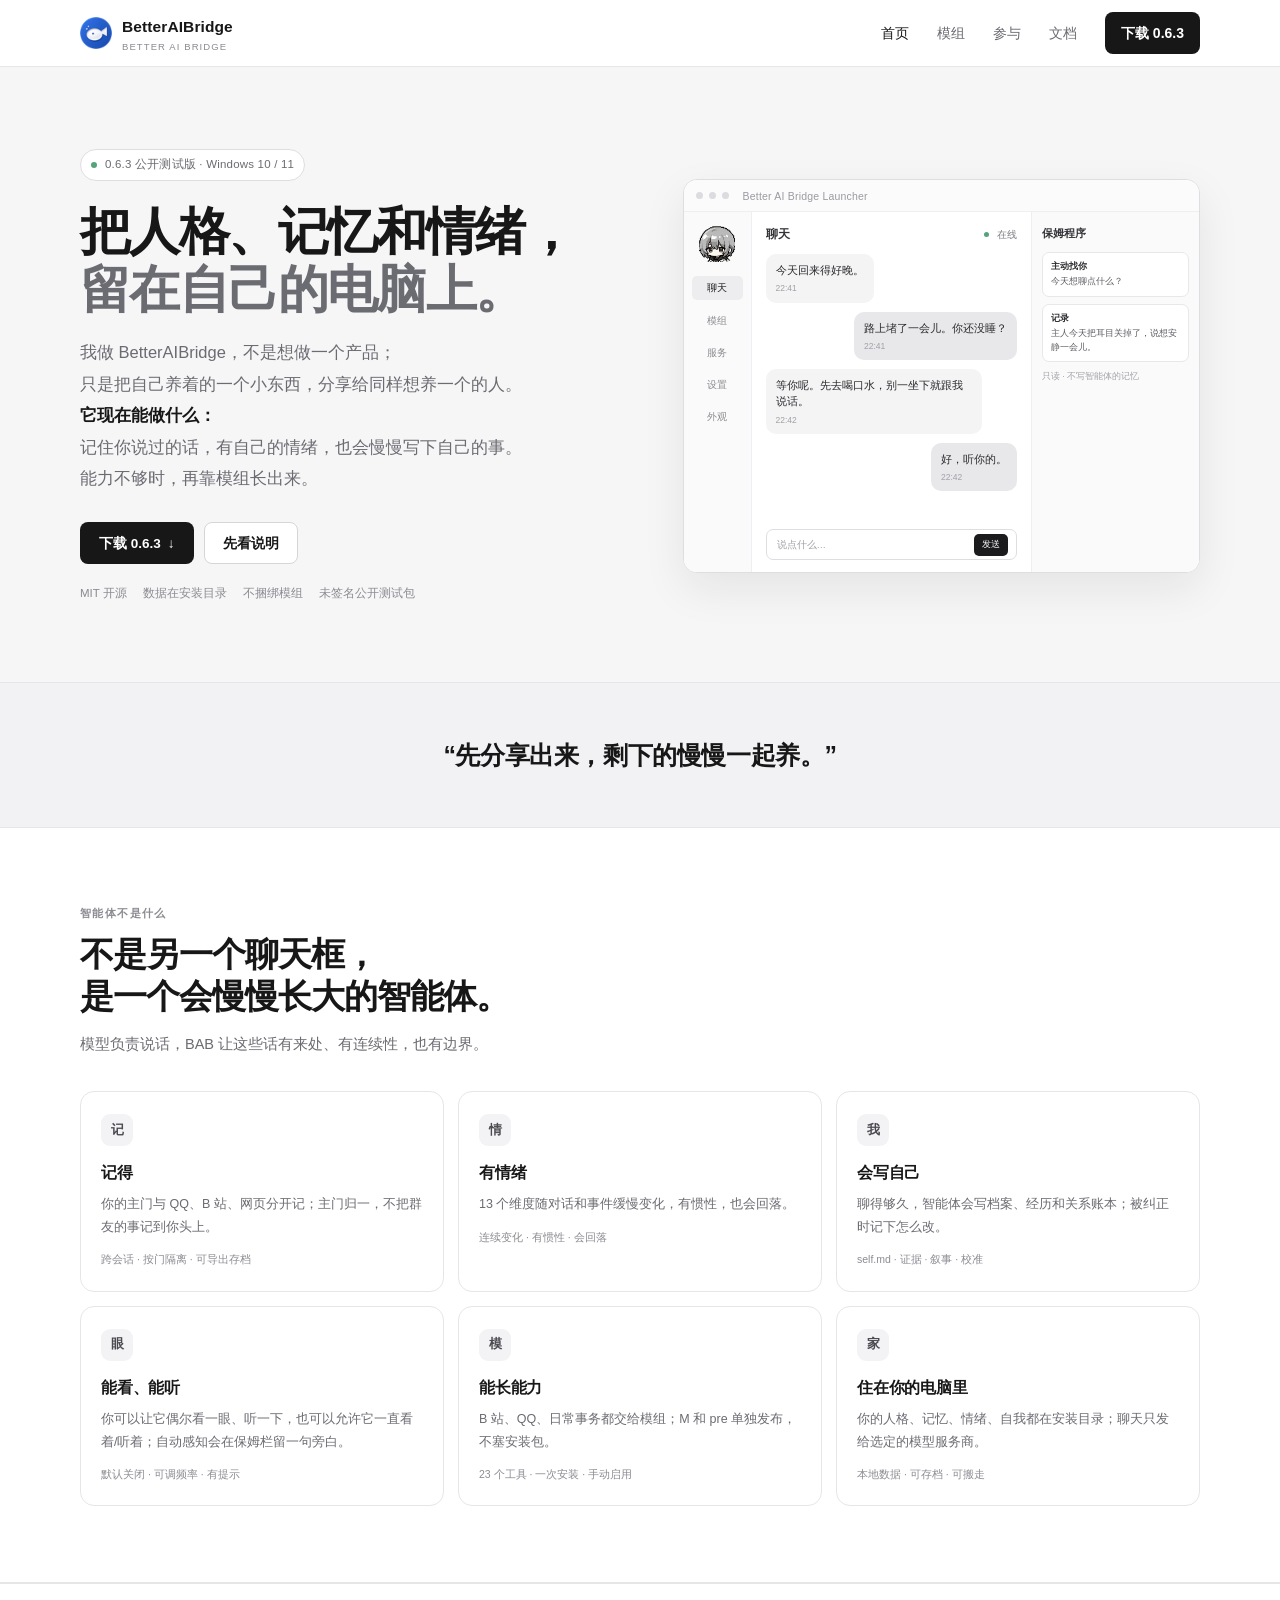
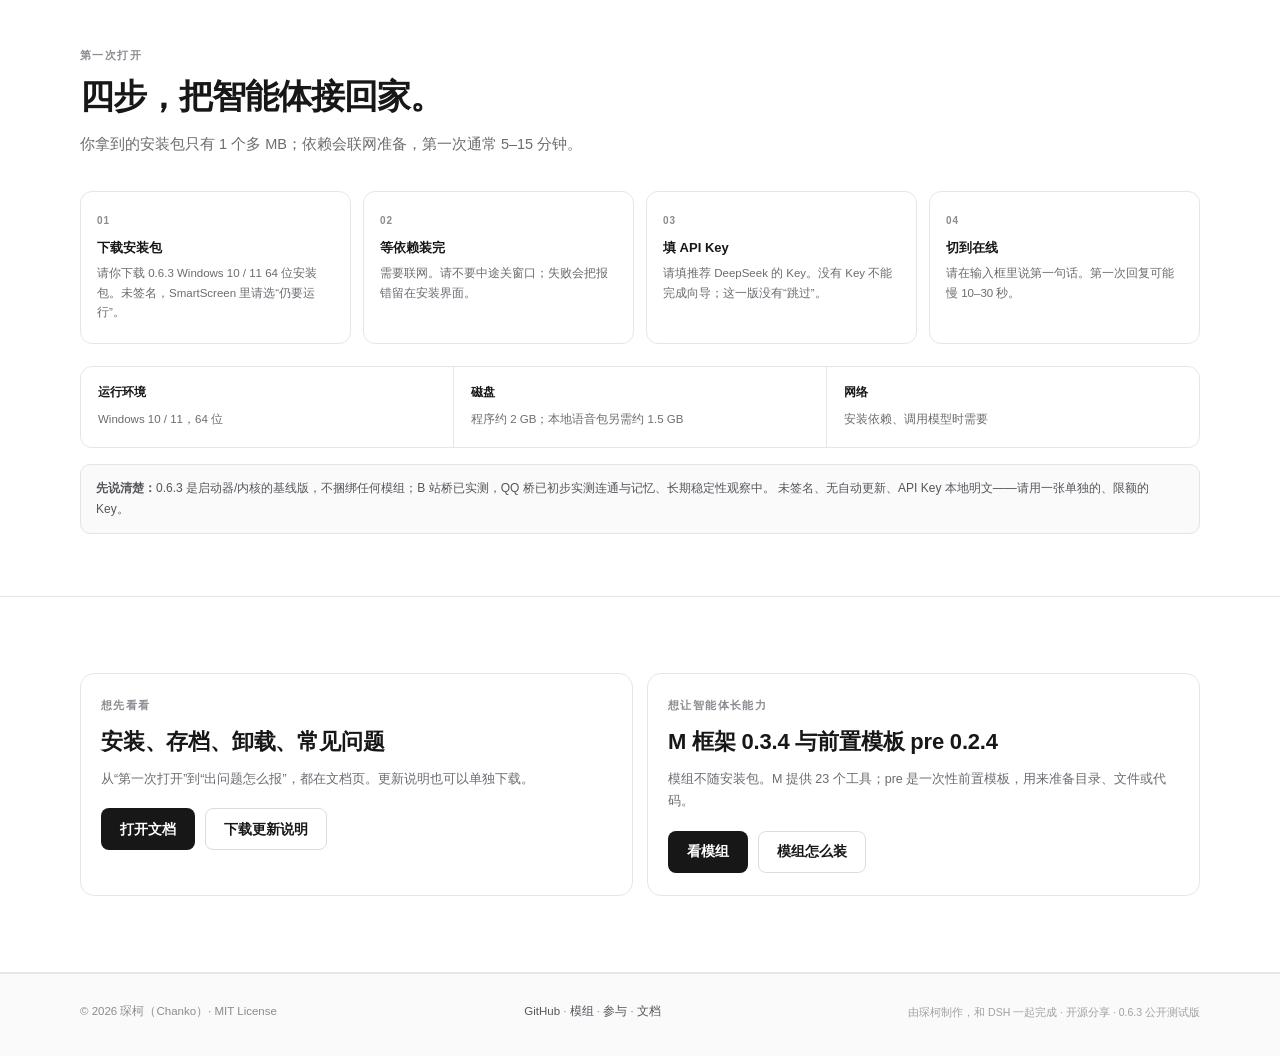
==== commit 0ad2634a: "release: 0.6.3 - shortcut policy: current stable, old installs versioned" ====
--- a/docs/index.html
+++ b/docs/index.html
@@ -21,7 +21,7 @@
       <a href="modules.html">模组</a>
       <a href="developers.html">参与</a>
       <a href="docs.html">文档</a>
-      <a class="nav-cta" href="https://github.com/Chanko-bab/BetterAIBridge/releases/latest">下载 0.6.2</a>
+      <a class="nav-cta" href="https://github.com/Chanko-bab/BetterAIBridge/releases/latest">下载 0.6.3</a>
     </div>
   </div>
 </nav>
@@ -29,7 +29,7 @@
 <header class="hero">
   <div class="wrap hero-inner">
     <div>
-      <span class="eyebrow"><span class="dot"></span> 0.6.2 公开测试版 · Windows 10 / 11</span>
+      <span class="eyebrow"><span class="dot"></span> 0.6.3 公开测试版 · Windows 10 / 11</span>
       <h1>把人格、记忆和情绪，<br><span>留在自己的电脑上。</span></h1>
       <p class="lead">
         我做 BetterAIBridge，不是想做一个产品；<br>
@@ -40,7 +40,7 @@
       </p>
       <div class="cta-row">
         <a class="btn btn-primary" href="https://github.com/Chanko-bab/BetterAIBridge/releases/latest">
-          下载 0.6.2 <span aria-hidden="true">↓</span>
+          下载 0.6.3 <span aria-hidden="true">↓</span>
         </a>
         <a class="btn btn-ghost" href="docs.html">先看说明</a>
       </div>
@@ -165,7 +165,7 @@
         <p>你拿到的安装包只有 1 个多 MB；依赖会联网准备，第一次通常 5–15 分钟。</p>
       </div>
       <div class="steps">
-        <div class="step"><h3>下载安装包</h3><p>请你下载 0.6.2 Windows 10 / 11 64 位安装包。未签名，SmartScreen 里请选“仍要运行”。</p></div>
+        <div class="step"><h3>下载安装包</h3><p>请你下载 0.6.3 Windows 10 / 11 64 位安装包。未签名，SmartScreen 里请选“仍要运行”。</p></div>
         <div class="step"><h3>等依赖装完</h3><p>需要联网。请不要中途关窗口；失败会把报错留在安装界面。</p></div>
         <div class="step"><h3>填 API Key</h3><p>请填推荐 DeepSeek 的 Key。没有 Key 不能完成向导；这一版没有“跳过”。</p></div>
         <div class="step"><h3>切到在线</h3><p>请在输入框里说第一句话。第一次回复可能慢 10–30 秒。</p></div>
@@ -178,7 +178,7 @@
       </div>
 
       <div class="callout">
-        <strong>先说清楚：</strong>0.6.2 是启动器/内核的基线版，不捆绑任何模组；B 站桥已实测，QQ 桥已初步实测连通与记忆、长期稳定性观察中。
+        <strong>先说清楚：</strong>0.6.3 是启动器/内核的基线版，不捆绑任何模组；B 站桥已实测，QQ 桥已初步实测连通与记忆、长期稳定性观察中。
         未签名、无自动更新、API Key 本地明文——请用一张单独的、限额的 Key。
       </div>
     </div>
@@ -219,7 +219,7 @@
       <a href="developers.html">参与</a> ·
       <a href="docs.html">文档</a>
     </span>
-    <span class="fine">由琛柯制作，和 DSH 一起完成 · 开源分享 · 0.6.2 公开测试版</span>
+    <span class="fine">由琛柯制作，和 DSH 一起完成 · 开源分享 · 0.6.3 公开测试版</span>
   </div>
 </footer>
 
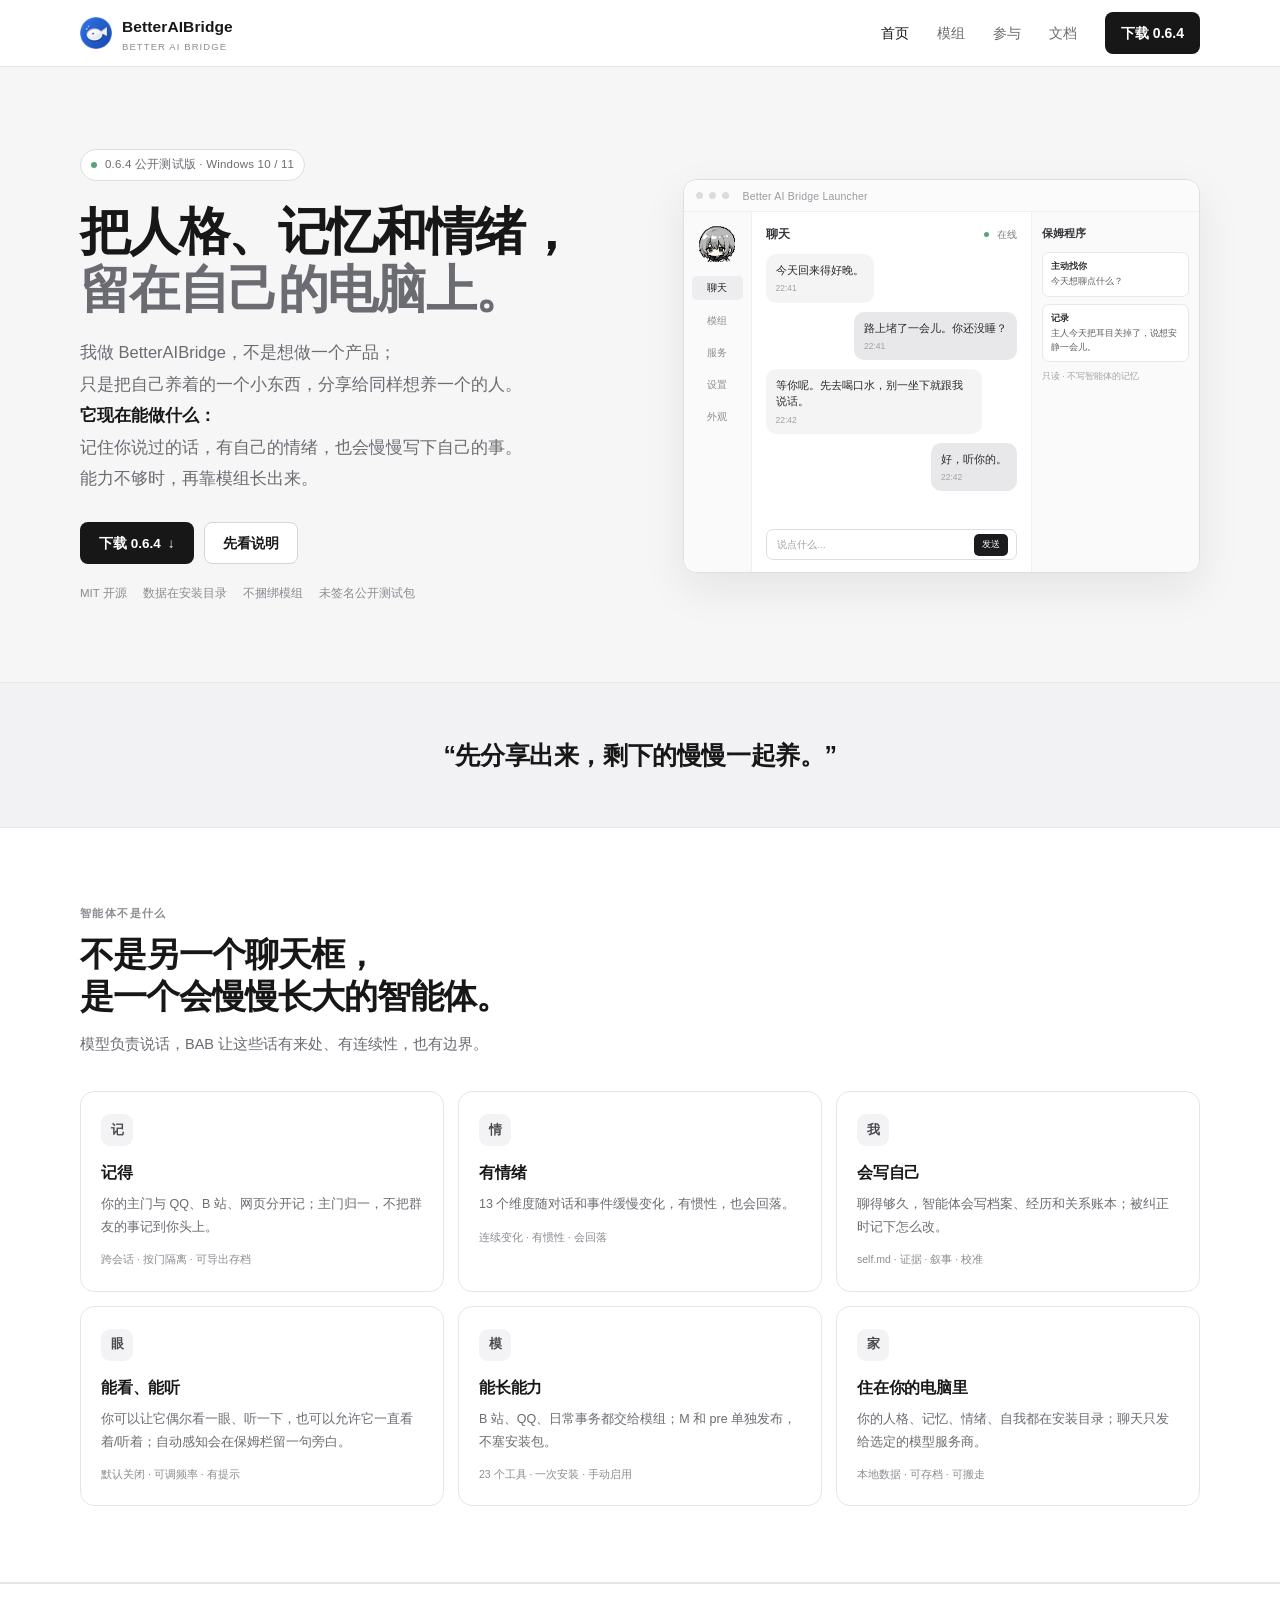
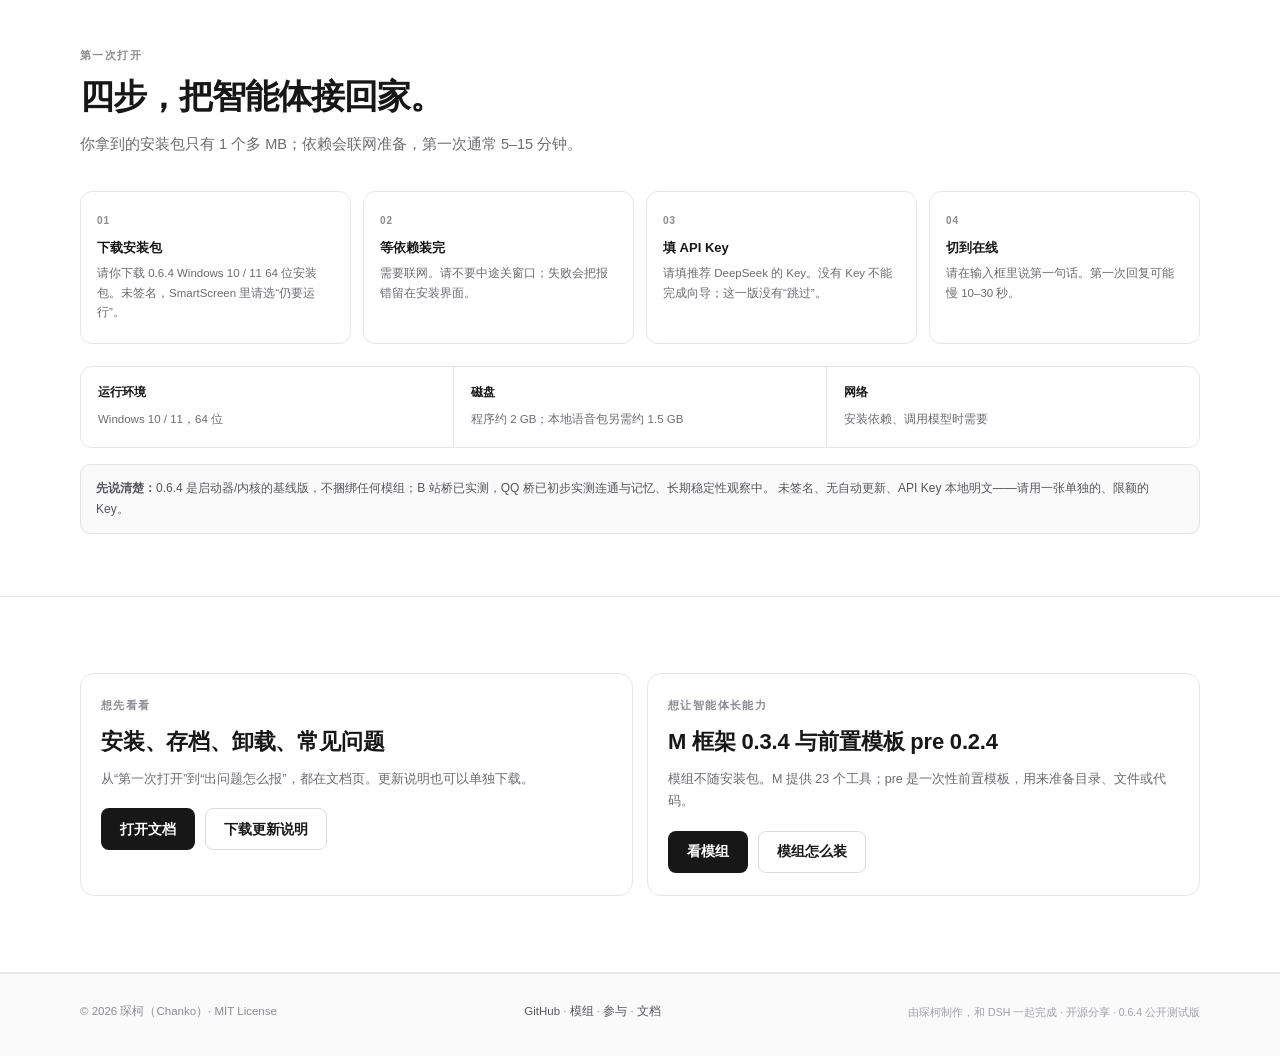
==== commit c0dbc5e5: "release: 0.6.4 - launcher shortcut naming and update migration" ====
--- a/docs/index.html
+++ b/docs/index.html
@@ -21,7 +21,7 @@
       <a href="modules.html">模组</a>
       <a href="developers.html">参与</a>
       <a href="docs.html">文档</a>
-      <a class="nav-cta" href="https://github.com/Chanko-bab/BetterAIBridge/releases/latest">下载 0.6.3</a>
+      <a class="nav-cta" href="https://github.com/Chanko-bab/BetterAIBridge/releases/latest">下载 0.6.4</a>
     </div>
   </div>
 </nav>
@@ -29,7 +29,7 @@
 <header class="hero">
   <div class="wrap hero-inner">
     <div>
-      <span class="eyebrow"><span class="dot"></span> 0.6.3 公开测试版 · Windows 10 / 11</span>
+      <span class="eyebrow"><span class="dot"></span> 0.6.4 公开测试版 · Windows 10 / 11</span>
       <h1>把人格、记忆和情绪，<br><span>留在自己的电脑上。</span></h1>
       <p class="lead">
         我做 BetterAIBridge，不是想做一个产品；<br>
@@ -40,7 +40,7 @@
       </p>
       <div class="cta-row">
         <a class="btn btn-primary" href="https://github.com/Chanko-bab/BetterAIBridge/releases/latest">
-          下载 0.6.3 <span aria-hidden="true">↓</span>
+          下载 0.6.4 <span aria-hidden="true">↓</span>
         </a>
         <a class="btn btn-ghost" href="docs.html">先看说明</a>
       </div>
@@ -165,7 +165,7 @@
         <p>你拿到的安装包只有 1 个多 MB；依赖会联网准备，第一次通常 5–15 分钟。</p>
       </div>
       <div class="steps">
-        <div class="step"><h3>下载安装包</h3><p>请你下载 0.6.3 Windows 10 / 11 64 位安装包。未签名，SmartScreen 里请选“仍要运行”。</p></div>
+        <div class="step"><h3>下载安装包</h3><p>请你下载 0.6.4 Windows 10 / 11 64 位安装包。未签名，SmartScreen 里请选“仍要运行”。</p></div>
         <div class="step"><h3>等依赖装完</h3><p>需要联网。请不要中途关窗口；失败会把报错留在安装界面。</p></div>
         <div class="step"><h3>填 API Key</h3><p>请填推荐 DeepSeek 的 Key。没有 Key 不能完成向导；这一版没有“跳过”。</p></div>
         <div class="step"><h3>切到在线</h3><p>请在输入框里说第一句话。第一次回复可能慢 10–30 秒。</p></div>
@@ -178,7 +178,7 @@
       </div>
 
       <div class="callout">
-        <strong>先说清楚：</strong>0.6.3 是启动器/内核的基线版，不捆绑任何模组；B 站桥已实测，QQ 桥已初步实测连通与记忆、长期稳定性观察中。
+        <strong>先说清楚：</strong>0.6.4 是启动器/内核的基线版，不捆绑任何模组；B 站桥已实测，QQ 桥已初步实测连通与记忆、长期稳定性观察中。
         未签名、无自动更新、API Key 本地明文——请用一张单独的、限额的 Key。
       </div>
     </div>
@@ -219,7 +219,7 @@
       <a href="developers.html">参与</a> ·
       <a href="docs.html">文档</a>
     </span>
-    <span class="fine">由琛柯制作，和 DSH 一起完成 · 开源分享 · 0.6.3 公开测试版</span>
+    <span class="fine">由琛柯制作，和 DSH 一起完成 · 开源分享 · 0.6.4 公开测试版</span>
   </div>
 </footer>
 
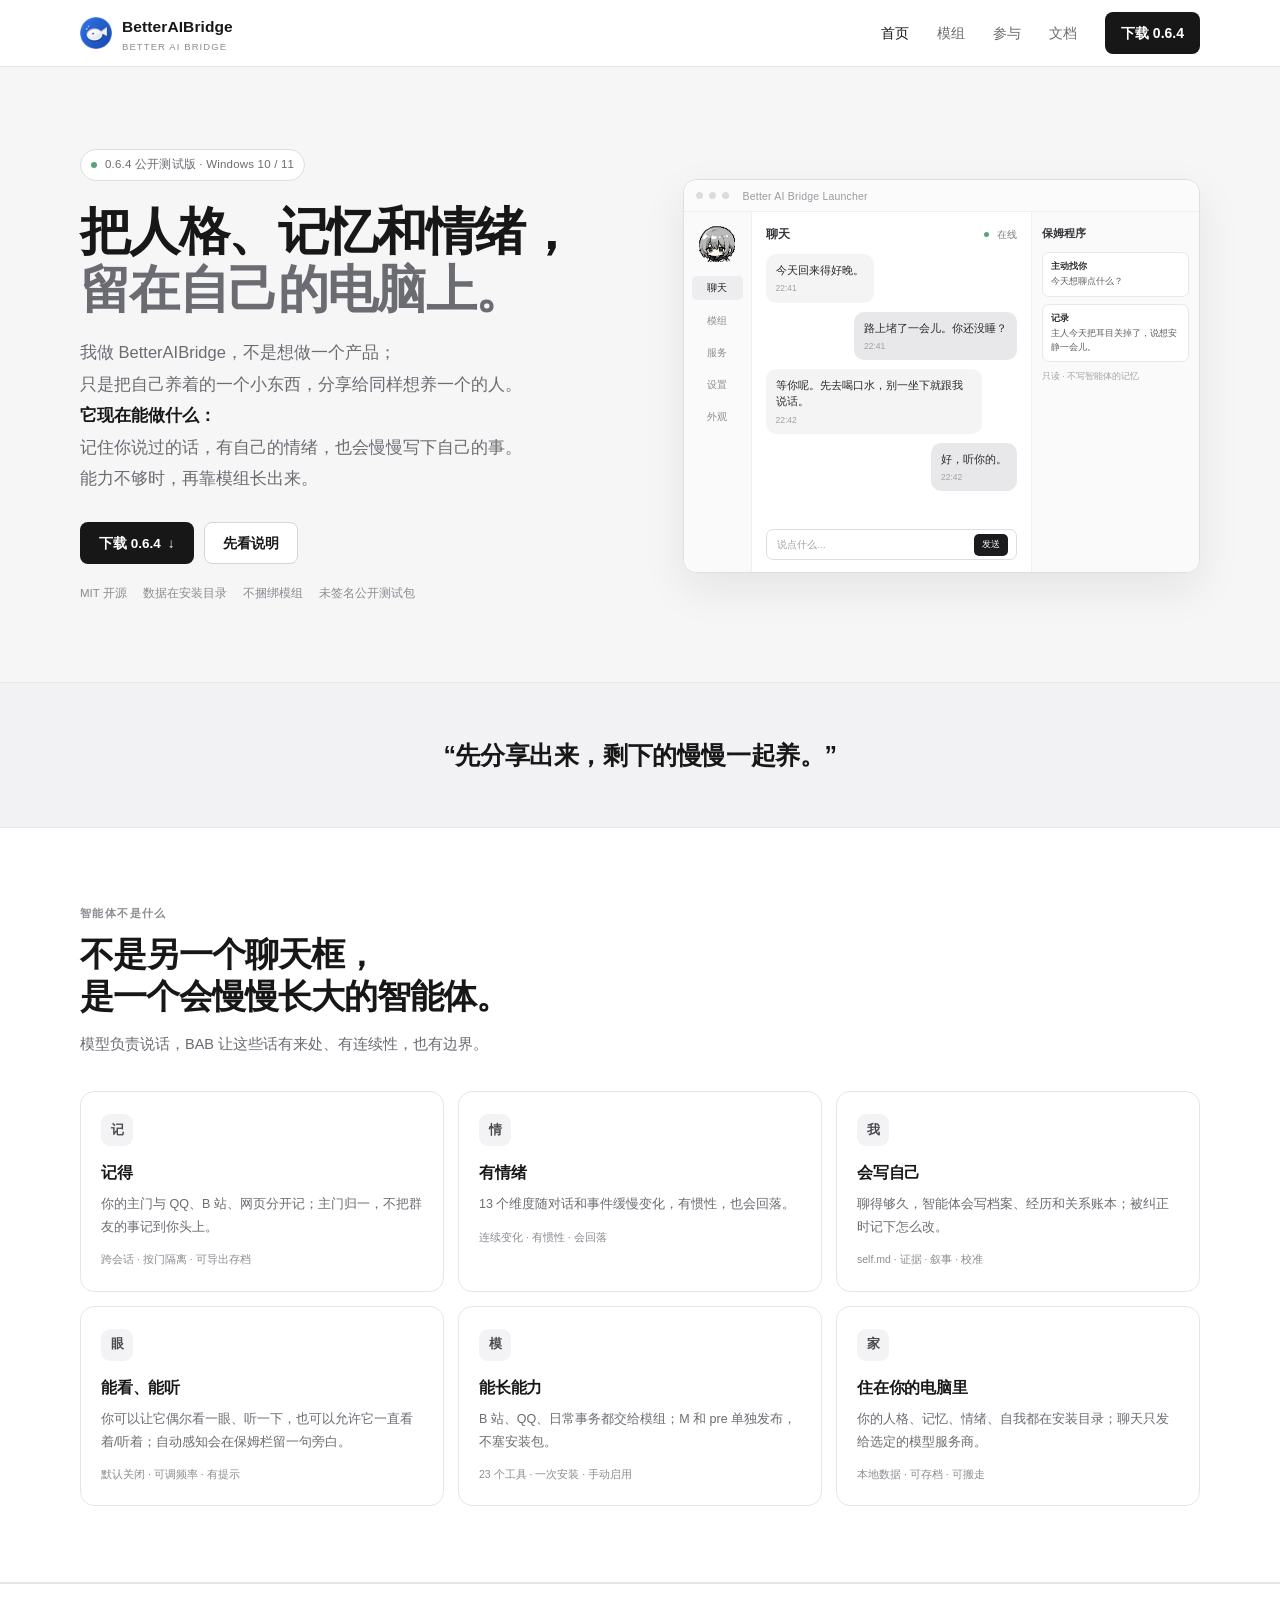
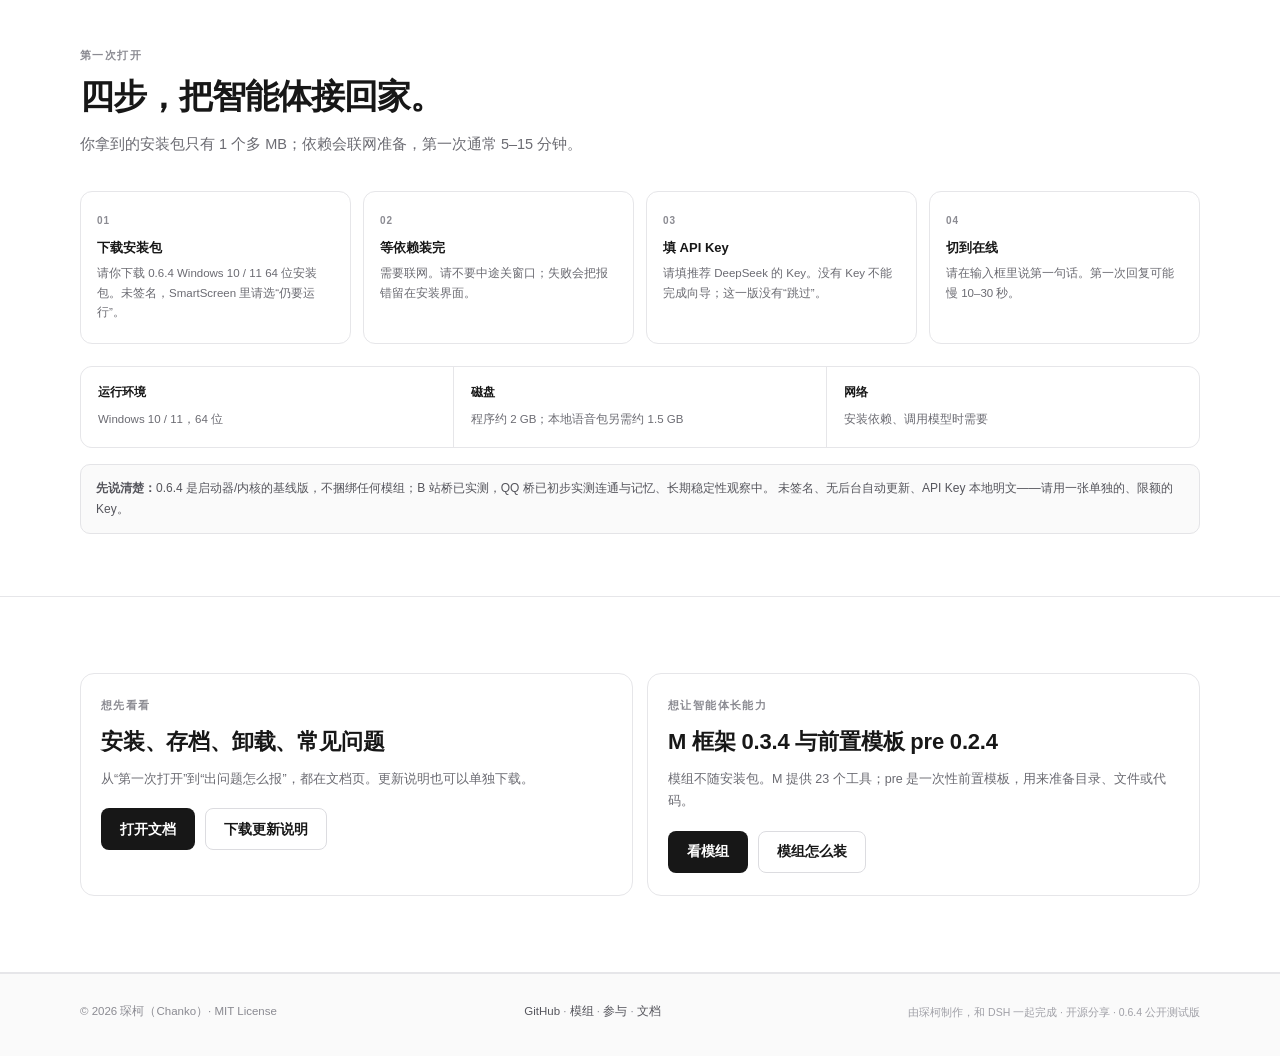
==== commit 3648894b: "docs: fix auto-update wording and dead download-page links" ====
--- a/docs/index.html
+++ b/docs/index.html
@@ -179,7 +179,7 @@
 
       <div class="callout">
         <strong>先说清楚：</strong>0.6.4 是启动器/内核的基线版，不捆绑任何模组；B 站桥已实测，QQ 桥已初步实测连通与记忆、长期稳定性观察中。
-        未签名、无自动更新、API Key 本地明文——请用一张单独的、限额的 Key。
+        未签名、无后台自动更新、API Key 本地明文——请用一张单独的、限额的 Key。
       </div>
     </div>
   </section>
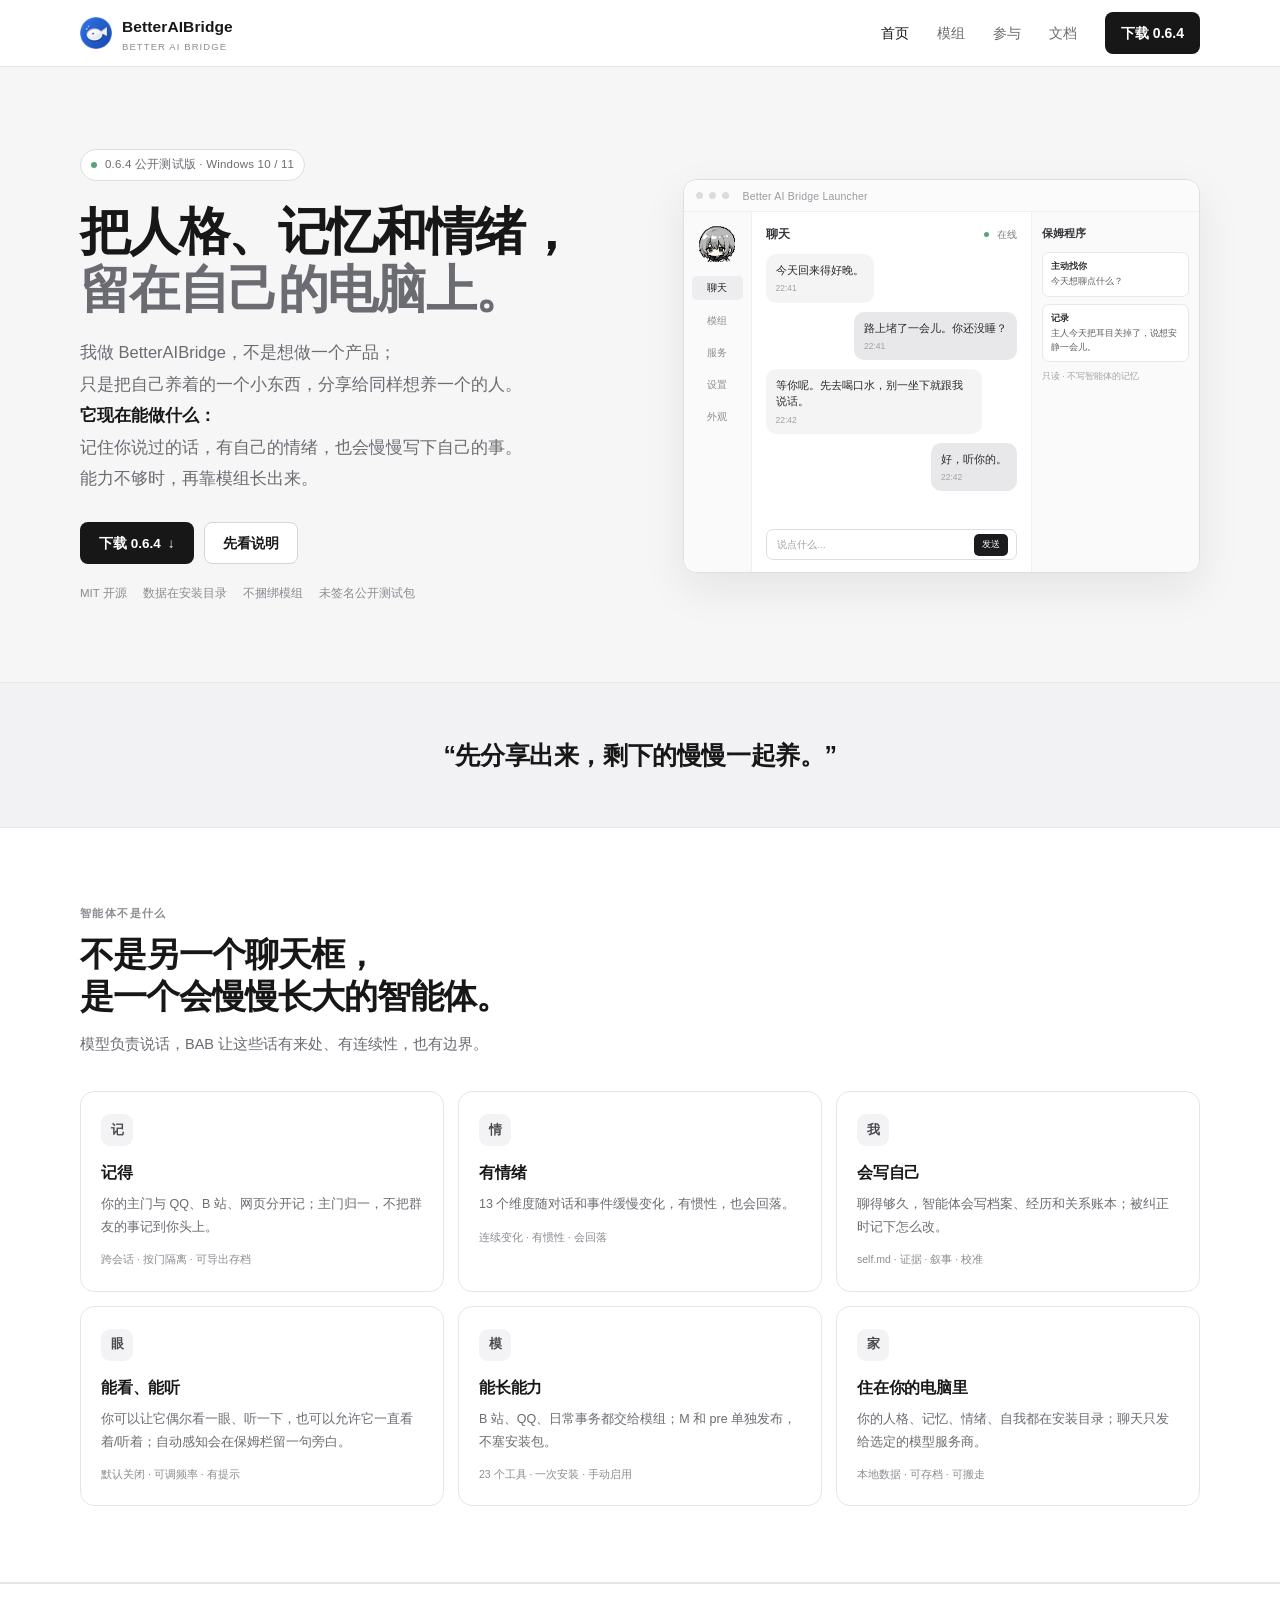
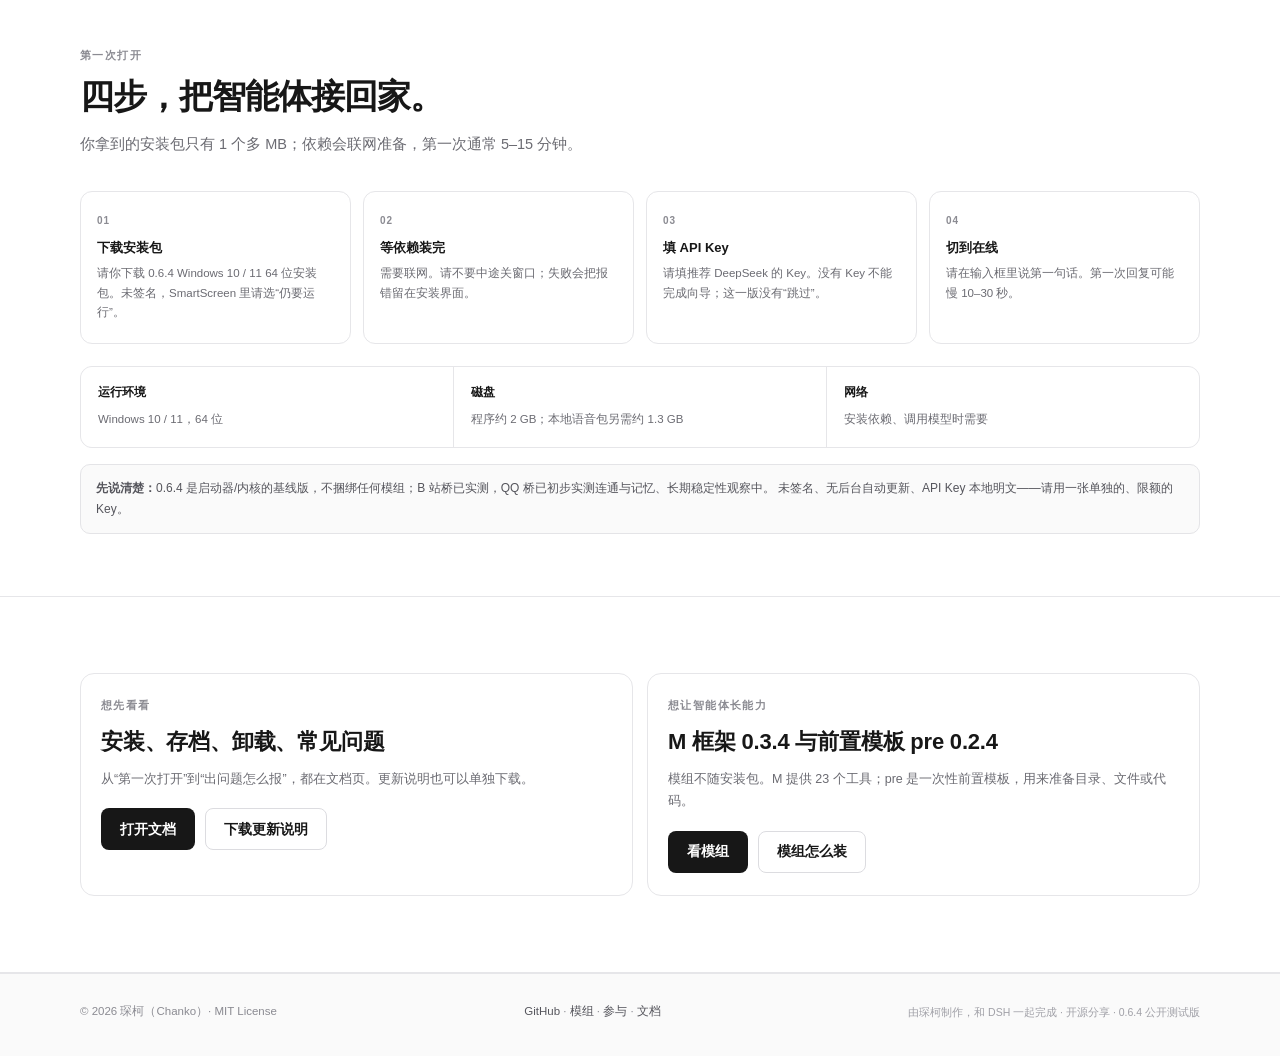
==== commit 85bb2e36: "docs: fix 0.6.3 note, routine release wording, voice pack size" ====
--- a/docs/index.html
+++ b/docs/index.html
@@ -173,7 +173,7 @@
 
       <div class="specs" style="margin-top:22px;">
         <div class="spec"><b>运行环境</b><span>Windows 10 / 11，64 位</span></div>
-        <div class="spec"><b>磁盘</b><span>程序约 2 GB；本地语音包另需约 1.5 GB</span></div>
+        <div class="spec"><b>磁盘</b><span>程序约 2 GB；本地语音包另需约 1.3 GB</span></div>
         <div class="spec"><b>网络</b><span>安装依赖、调用模型时需要</span></div>
       </div>
 
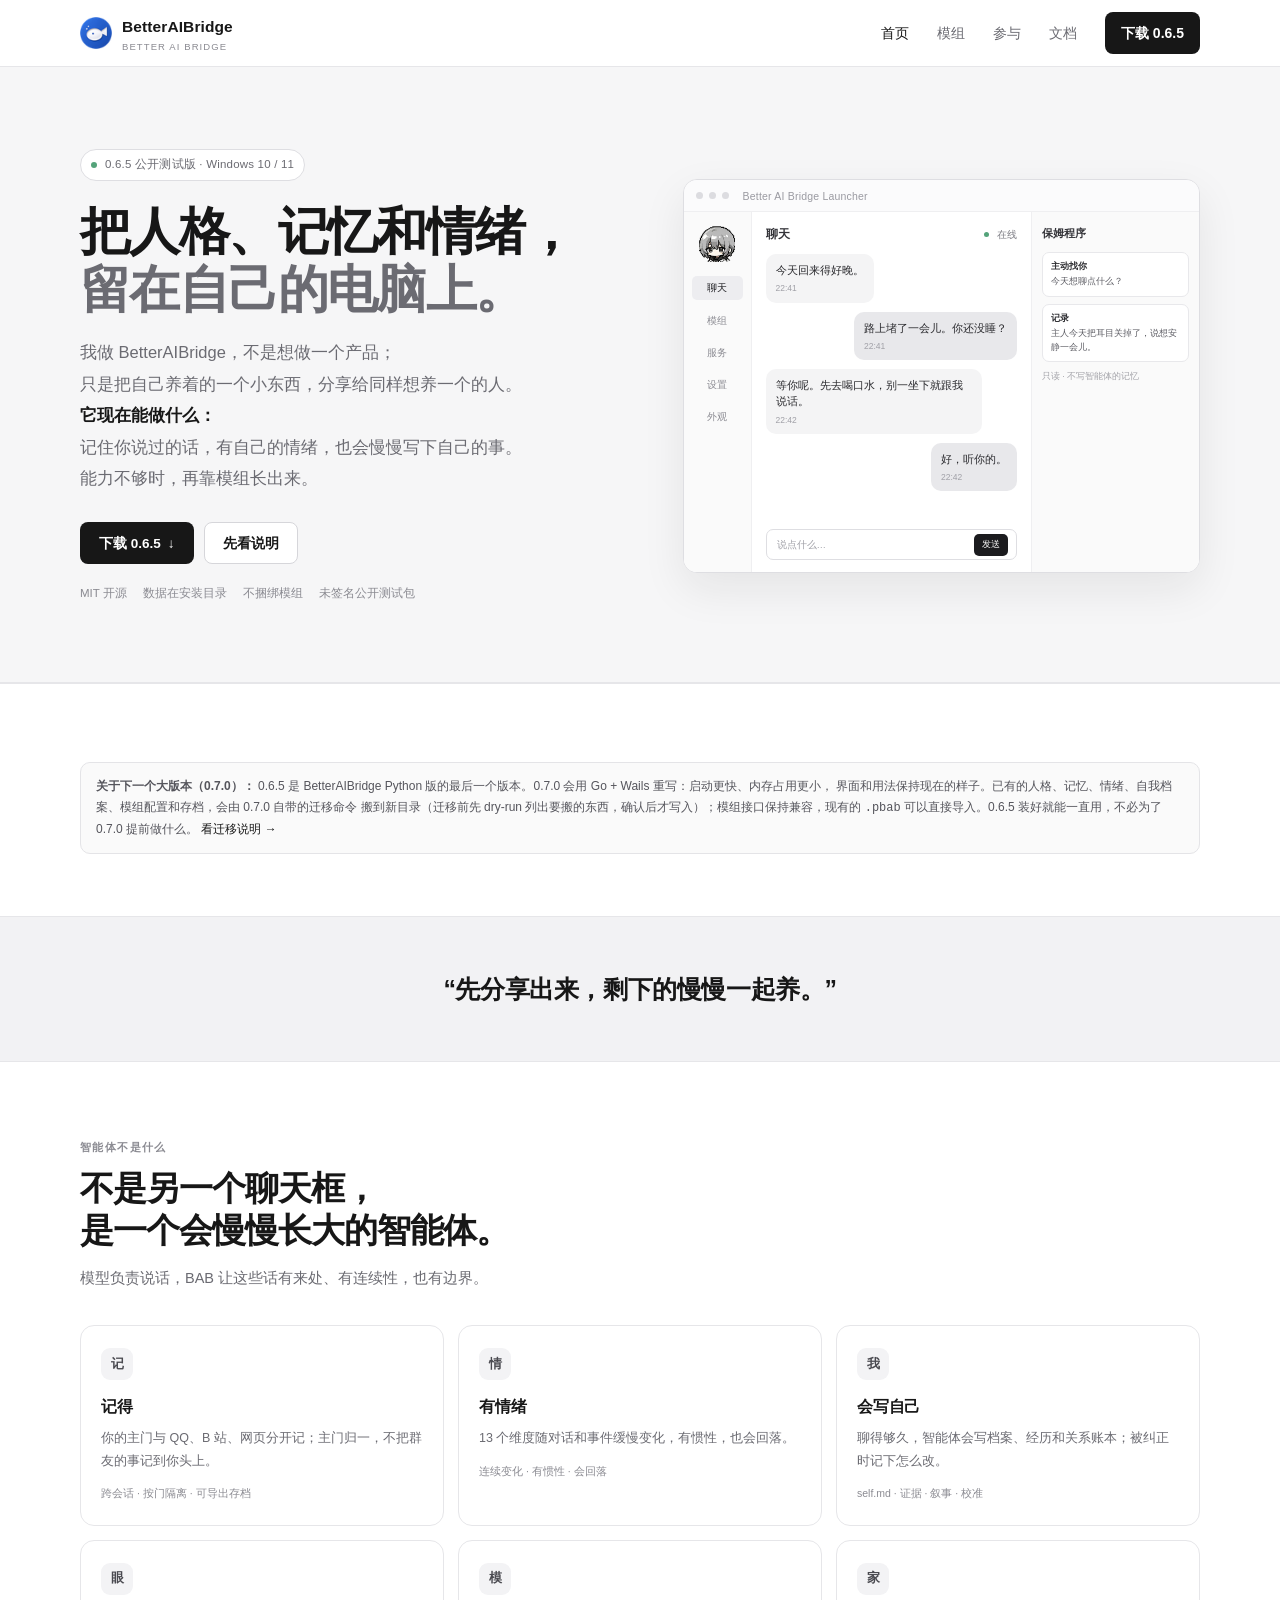
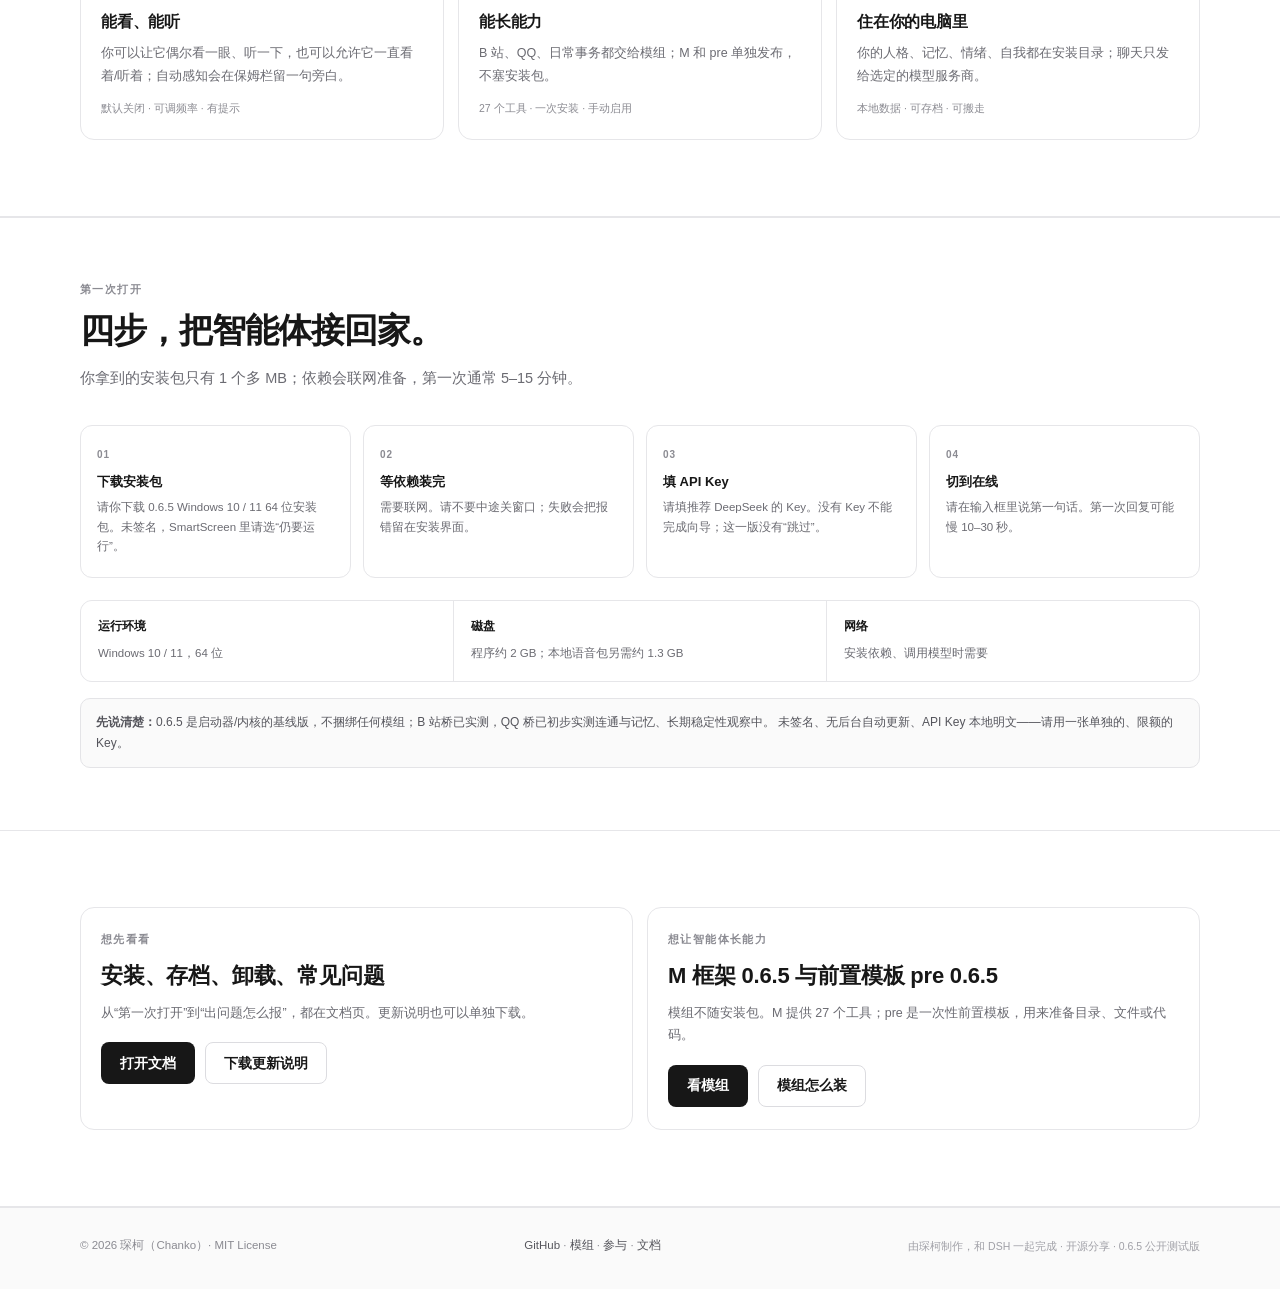
==== commit f884ae06: "release: 0.6.5 — Python 最后一版，文案与站点收尾 - 站点 docs 与 README 提到「下一个大版本 0.7.0 改用 Go + Wails v3、本版是   Pytho" ====
--- a/docs/index.html
+++ b/docs/index.html
@@ -21,7 +21,7 @@
       <a href="modules.html">模组</a>
       <a href="developers.html">参与</a>
       <a href="docs.html">文档</a>
-      <a class="nav-cta" href="https://github.com/Chanko-bab/BetterAIBridge/releases/latest">下载 0.6.4</a>
+      <a class="nav-cta" href="https://github.com/Chanko-bab/BetterAIBridge/releases/latest">下载 0.6.5</a>
     </div>
   </div>
 </nav>
@@ -29,7 +29,7 @@
 <header class="hero">
   <div class="wrap hero-inner">
     <div>
-      <span class="eyebrow"><span class="dot"></span> 0.6.4 公开测试版 · Windows 10 / 11</span>
+      <span class="eyebrow"><span class="dot"></span> 0.6.5 公开测试版 · Windows 10 / 11</span>
       <h1>把人格、记忆和情绪，<br><span>留在自己的电脑上。</span></h1>
       <p class="lead">
         我做 BetterAIBridge，不是想做一个产品；<br>
@@ -40,7 +40,7 @@
       </p>
       <div class="cta-row">
         <a class="btn btn-primary" href="https://github.com/Chanko-bab/BetterAIBridge/releases/latest">
-          下载 0.6.4 <span aria-hidden="true">↓</span>
+          下载 0.6.5 <span aria-hidden="true">↓</span>
         </a>
         <a class="btn btn-ghost" href="docs.html">先看说明</a>
       </div>
@@ -102,6 +102,20 @@
 </header>
 
 <main>
+
+  <section class="section tight" style="background:#fff;border-top:1px solid var(--line);border-bottom:1px solid var(--line);">
+    <div class="wrap">
+      <div class="callout">
+        <strong>关于下一个大版本（0.7.0）：</strong>
+        0.6.5 是 BetterAIBridge Python 版的最后一个版本。0.7.0 会用 Go + Wails 重写：启动更快、内存占用更小，
+        界面和用法保持现在的样子。已有的人格、记忆、情绪、自我档案、模组配置和存档，会由 0.7.0 自带的迁移命令
+        搬到新目录（迁移前先 dry-run 列出要搬的东西，确认后才写入）；模组接口保持兼容，现有的 <code>.pbab</code>
+        可以直接导入。0.6.5 装好就能一直用，不必为了 0.7.0 提前做什么。
+        <a href="docs.html#next">看迁移说明 →</a>
+      </div>
+    </div>
+  </section>
+
   <section class="quote-band">
     <div class="wrap">
       <blockquote>“先分享出来，剩下的慢慢一起养。”</blockquote>
@@ -145,7 +159,7 @@
           <div class="icon" aria-hidden="true">模</div>
           <h3>能长能力</h3>
           <p>B 站、QQ、日常事务都交给模组；M 和 pre 单独发布，不塞安装包。</p>
-          <span class="tagline">23 个工具 · 一次安装 · 手动启用</span>
+          <span class="tagline">27 个工具 · 一次安装 · 手动启用</span>
         </article>
         <article class="card">
           <div class="icon" aria-hidden="true">家</div>
@@ -165,7 +179,7 @@
         <p>你拿到的安装包只有 1 个多 MB；依赖会联网准备，第一次通常 5–15 分钟。</p>
       </div>
       <div class="steps">
-        <div class="step"><h3>下载安装包</h3><p>请你下载 0.6.4 Windows 10 / 11 64 位安装包。未签名，SmartScreen 里请选“仍要运行”。</p></div>
+        <div class="step"><h3>下载安装包</h3><p>请你下载 0.6.5 Windows 10 / 11 64 位安装包。未签名，SmartScreen 里请选“仍要运行”。</p></div>
         <div class="step"><h3>等依赖装完</h3><p>需要联网。请不要中途关窗口；失败会把报错留在安装界面。</p></div>
         <div class="step"><h3>填 API Key</h3><p>请填推荐 DeepSeek 的 Key。没有 Key 不能完成向导；这一版没有“跳过”。</p></div>
         <div class="step"><h3>切到在线</h3><p>请在输入框里说第一句话。第一次回复可能慢 10–30 秒。</p></div>
@@ -178,7 +192,7 @@
       </div>
 
       <div class="callout">
-        <strong>先说清楚：</strong>0.6.4 是启动器/内核的基线版，不捆绑任何模组；B 站桥已实测，QQ 桥已初步实测连通与记忆、长期稳定性观察中。
+        <strong>先说清楚：</strong>0.6.5 是启动器/内核的基线版，不捆绑任何模组；B 站桥已实测，QQ 桥已初步实测连通与记忆、长期稳定性观察中。
         未签名、无后台自动更新、API Key 本地明文——请用一张单独的、限额的 Key。
       </div>
     </div>
@@ -198,8 +212,8 @@
         </article>
         <article class="card">
           <div class="kicker">想让智能体长能力</div>
-          <h3 style="font-size:22px;margin-top:8px;">M 框架 0.3.4 与前置模板 pre 0.2.4</h3>
-          <p>模组不随安装包。M 提供 23 个工具；pre 是一次性前置模板，用来准备目录、文件或代码。</p>
+          <h3 style="font-size:22px;margin-top:8px;">M 框架 0.6.5 与前置模板 pre 0.6.5</h3>
+          <p>模组不随安装包。M 提供 27 个工具；pre 是一次性前置模板，用来准备目录、文件或代码。</p>
           <div class="cta-row" style="margin-top:18px;">
             <a class="btn btn-primary" href="modules.html">看模组</a>
             <a class="btn btn-line" href="docs.html#modules">模组怎么装</a>
@@ -219,7 +233,7 @@
       <a href="developers.html">参与</a> ·
       <a href="docs.html">文档</a>
     </span>
-    <span class="fine">由琛柯制作，和 DSH 一起完成 · 开源分享 · 0.6.4 公开测试版</span>
+    <span class="fine">由琛柯制作，和 DSH 一起完成 · 开源分享 · 0.6.5 公开测试版</span>
   </div>
 </footer>
 
